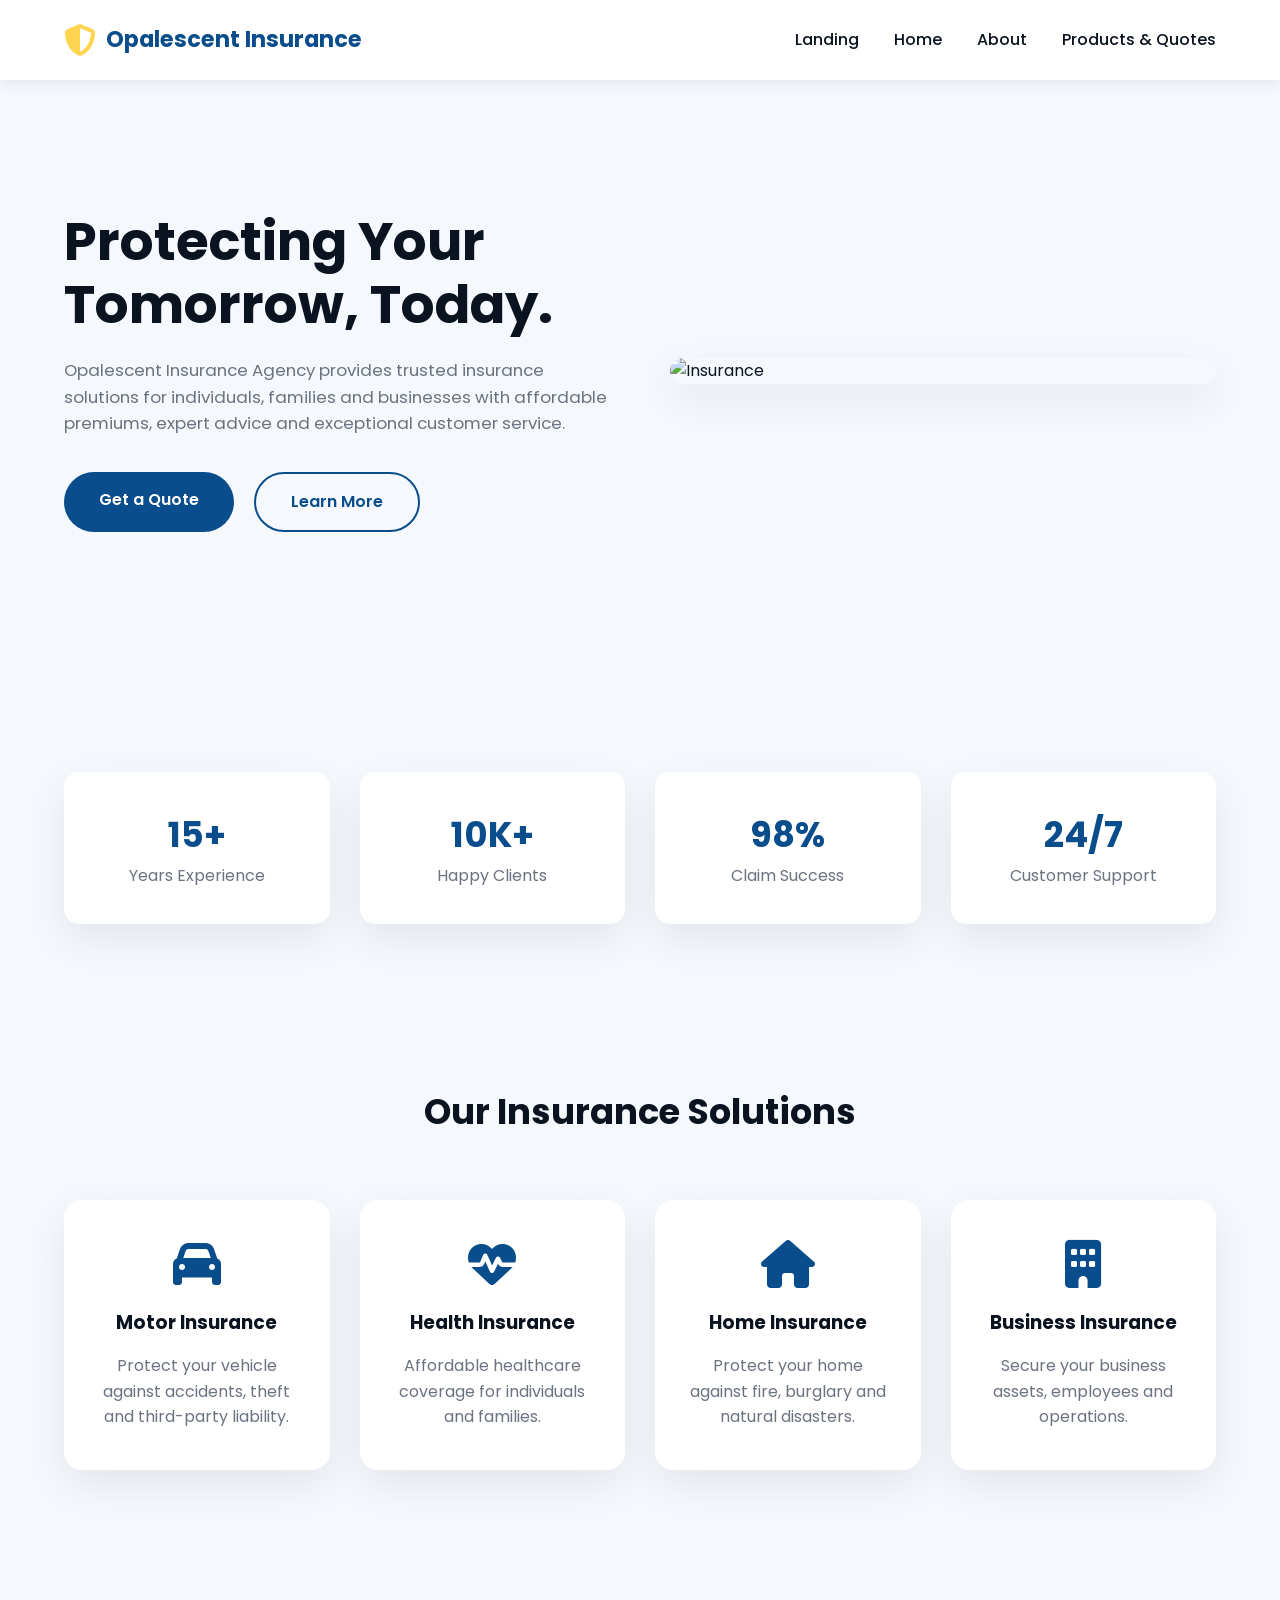
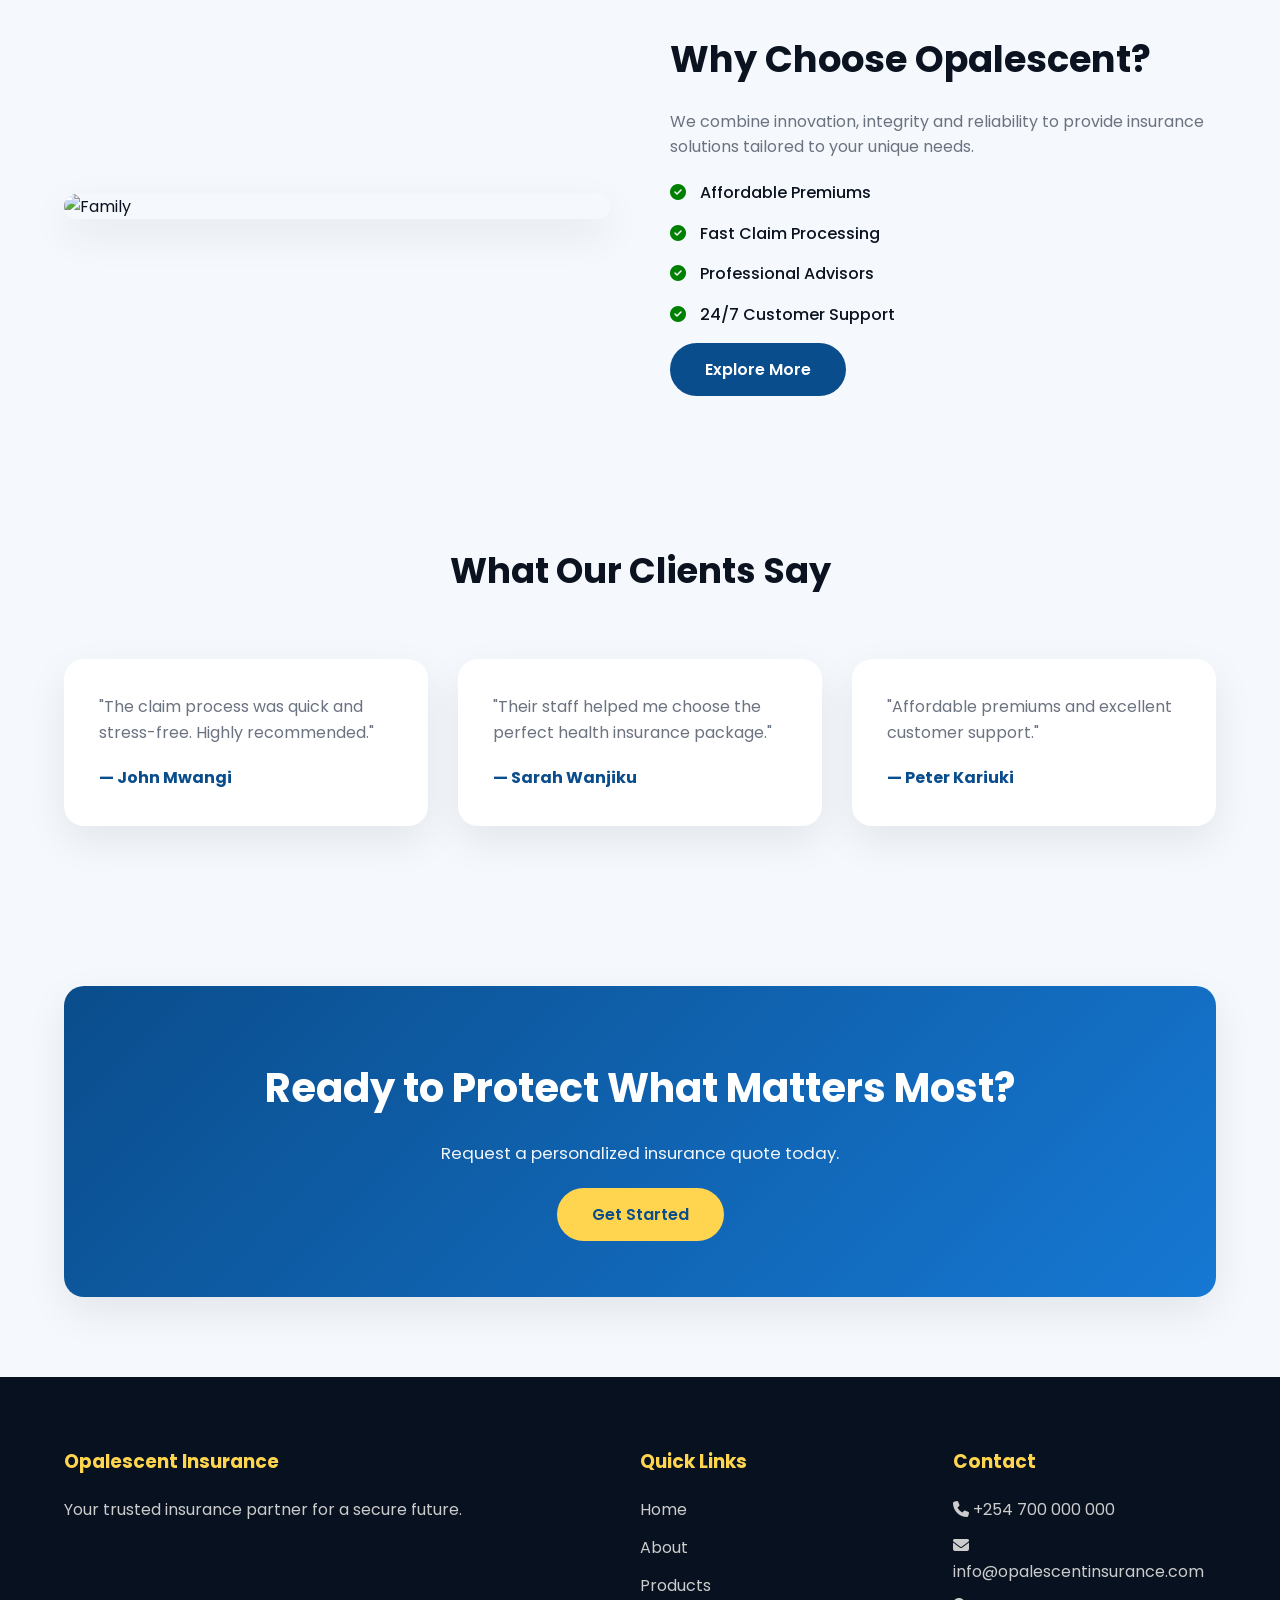
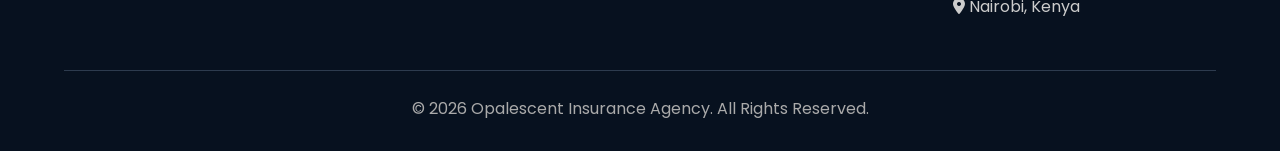
==== index.html @ 9d342795 "Add files via upload" ====
<!DOCTYPE html>
<html lang="en">
<head>

<meta charset="UTF-8">
<meta name="viewport" content="width=device-width, initial-scale=1.0">

<title>Opalescent Insurance Agency</title>

<link rel="preconnect" href="https://fonts.googleapis.com">
<link rel="preconnect" href="https://fonts.gstatic.com" crossorigin>

<link href="https://fonts.googleapis.com/css2?family=Poppins:wght@300;400;500;600;700&display=swap" rel="stylesheet">

<link rel="stylesheet"
href="https://cdnjs.cloudflare.com/ajax/libs/font-awesome/6.5.2/css/all.min.css">

<link rel="stylesheet" href="css/style.css">

</head>

<body>

<!-- ================= HEADER ================= -->

<header>

<nav class="navbar">

<div class="logo">
<i class="fa-solid fa-shield-halved"></i>
<span>Opalescent Insurance</span>
</div>

<ul class="nav-links">

<li><a href="index.html">Landing</a></li>

<li><a href="home.html">Home</a></li>

<li><a href="about.html">About</a></li>

<li><a href="products.html">Products & Quotes</a></li>

</ul>

<div class="menu-btn">
<i class="fas fa-bars"></i>
</div>

</nav>

</header>

<!-- ================= HERO ================= -->

<section class="hero">

<div class="hero-text">

<h1>
Protecting Your Tomorrow,
Today.
</h1>

<p>

Opalescent Insurance Agency provides trusted insurance solutions
for individuals, families and businesses with affordable premiums,
expert advice and exceptional customer service.

</p>

<div class="hero-buttons">

<a href="products.html" class="btn-primary">
Get a Quote
</a>

<a href="about.html" class="btn-secondary">
Learn More
</a>

</div>

</div>

<div class="hero-image">

<img src="images/hero.jpg" alt="Insurance">

</div>

</section>

<!-- ================= STATS ================= -->

<section class="stats">

<div class="stat">

<h2>15+</h2>

<p>Years Experience</p>

</div>

<div class="stat">

<h2>10K+</h2>

<p>Happy Clients</p>

</div>

<div class="stat">

<h2>98%</h2>

<p>Claim Success</p>

</div>

<div class="stat">

<h2>24/7</h2>

<p>Customer Support</p>

</div>

</section>

<!-- ================= SERVICES ================= -->

<section class="services">

<h2 class="section-title">
Our Insurance Solutions
</h2>

<div class="service-container">

<div class="card">

<i class="fa-solid fa-car"></i>

<h3>Motor Insurance</h3>

<p>

Protect your vehicle against accidents,
theft and third-party liability.

</p>

</div>

<div class="card">

<i class="fa-solid fa-heart-pulse"></i>

<h3>Health Insurance</h3>

<p>

Affordable healthcare coverage
for individuals and families.

</p>

</div>

<div class="card">

<i class="fa-solid fa-house"></i>

<h3>Home Insurance</h3>

<p>

Protect your home against fire,
burglary and natural disasters.

</p>

</div>

<div class="card">

<i class="fa-solid fa-building"></i>

<h3>Business Insurance</h3>

<p>

Secure your business assets,
employees and operations.

</p>

</div>

</div>

</section>

<!-- ================= WHY CHOOSE US ================= -->

<section class="why-us">

<div class="why-image">

<img src="images/family.jpg" alt="Family">

</div>

<div class="why-content">

<h2>Why Choose Opalescent?</h2>

<p>

We combine innovation, integrity and reliability to provide
insurance solutions tailored to your unique needs.

</p>

<ul>

<li>
<i class="fas fa-check-circle"></i>
Affordable Premiums
</li>

<li>
<i class="fas fa-check-circle"></i>
Fast Claim Processing
</li>

<li>
<i class="fas fa-check-circle"></i>
Professional Advisors
</li>

<li>
<i class="fas fa-check-circle"></i>
24/7 Customer Support
</li>

</ul>

<a href="home.html" class="btn-primary">
Explore More
</a>

</div>

</section>

<!-- ================= TESTIMONIALS ================= -->

<section class="testimonials">

<h2 class="section-title">
What Our Clients Say
</h2>

<div class="testimonial-container">

<div class="testimonial">

<p>

"The claim process was quick and stress-free.
Highly recommended."

</p>

<h4>— John Mwangi</h4>

</div>

<div class="testimonial">

<p>

"Their staff helped me choose the perfect
health insurance package."

</p>

<h4>— Sarah Wanjiku</h4>

</div>

<div class="testimonial">

<p>

"Affordable premiums and excellent customer
support."

</p>

<h4>— Peter Kariuki</h4>

</div>

</div>

</section>

<!-- ================= CTA ================= -->

<section class="cta">

<h2>

Ready to Protect What Matters Most?

</h2>

<p>

Request a personalized insurance quote today.

</p>

<a href="products.html" class="btn-primary">

Get Started

</a>

</section>

<!-- ================= FOOTER ================= -->

<footer>

<div class="footer-content">

<div>

<h3>Opalescent Insurance</h3>

<p>

Your trusted insurance partner for a secure future.

</p>

</div>

<div>

<h3>Quick Links</h3>

<ul>

<li><a href="home.html">Home</a></li>

<li><a href="about.html">About</a></li>

<li><a href="products.html">Products</a></li>

</ul>

</div>

<div>

<h3>Contact</h3>

<p>

<i class="fas fa-phone"></i>
+254 700 000 000

</p>

<p>

<i class="fas fa-envelope"></i>
info@opalescentinsurance.com

</p>

<p>

<i class="fas fa-location-dot"></i>
Nairobi, Kenya

</p>

</div>

</div>

<hr>

<p class="copyright">

© 2026 Opalescent Insurance Agency.
All Rights Reserved.

</p>

</footer>

<script src="js/script.js"></script>

</body>
</html>
---- css/style.css ----
/* ===================================
   OPALESCENT INSURANCE AGENCY
   Professional Website Styles
=================================== */

/* Google Font */
@import url('https://fonts.googleapis.com/css2?family=Poppins:wght@300;400;500;600;700;800&display=swap');

/* CSS Variables */

:root{

    --primary:#0A4D8C;
    --secondary:#FFD54F;
    --dark:#0B1320;
    --light:#ffffff;
    --gray:#6B7280;
    --bg:#F5F8FC;
    --shadow:0 15px 40px rgba(0,0,0,.08);
    --radius:15px;
    --transition:.35s ease;

}

/* Reset */

*{
    margin:0;
    padding:0;
    box-sizing:border-box;
}

html{
    scroll-behavior:smooth;
}

body{

    font-family:'Poppins',sans-serif;
    background:var(--bg);
    color:var(--dark);
    line-height:1.6;
}

img{

    width:100%;
    display:block;

}

a{
    text-decoration:none;
}

ul{
    list-style:none;
}

/* ======================
      NAVIGATION
====================== */

header{

    position:fixed;
    width:100%;
    top:0;
    left:0;
    background:#fff;
    z-index:999;
    box-shadow:0 3px 15px rgba(0,0,0,.08);

}

.navbar{

    width:90%;
    max-width:1200px;
    margin:auto;

    display:flex;
    justify-content:space-between;
    align-items:center;

    height:80px;

}

.logo{

    display:flex;
    align-items:center;
    gap:10px;

    font-size:1.4rem;
    font-weight:700;
    color:var(--primary);

}

.logo i{

    color:var(--secondary);
    font-size:2rem;

}

.nav-links{

    display:flex;
    gap:35px;

}

.nav-links a{

    color:var(--dark);
    font-weight:500;
    transition:var(--transition);

}

.nav-links a:hover{

    color:var(--primary);

}

.menu-btn{

    display:none;
    font-size:1.8rem;
    cursor:pointer;

}

/* ======================
        HERO
====================== */

.hero{

    width:90%;
    max-width:1200px;

    margin:130px auto 80px;

    display:grid;
    grid-template-columns:repeat(2,1fr);

    gap:60px;
    align-items:center;

}

.hero-text h1{

    font-size:3.3rem;
    line-height:1.2;
    margin-bottom:20px;

}

.hero-text p{

    color:var(--gray);
    margin-bottom:35px;
    font-size:1.05rem;

}

.hero-buttons{

    display:flex;
    gap:20px;

}

.btn-primary{

    padding:15px 35px;
    background:var(--primary);
    color:#fff;
    border-radius:50px;
    transition:var(--transition);
    font-weight:600;

}

.btn-primary:hover{

    background:#063868;
    transform:translateY(-4px);

}

.btn-secondary{

    padding:15px 35px;
    border:2px solid var(--primary);
    border-radius:50px;
    color:var(--primary);
    font-weight:600;
    transition:var(--transition);

}

.btn-secondary:hover{

    background:var(--primary);
    color:#fff;

}

.hero-image img{

    border-radius:25px;
    box-shadow:var(--shadow);

}

/* ======================
       STATS
====================== */

.stats{

    width:90%;
    max-width:1200px;
    margin:auto;

    display:grid;
    grid-template-columns:repeat(4,1fr);

    gap:30px;

}

.stat{

    background:#fff;
    padding:35px;
    border-radius:var(--radius);
    text-align:center;
    box-shadow:var(--shadow);

}

.stat h2{

    color:var(--primary);
    font-size:2.2rem;

}

.stat p{

    color:var(--gray);

}

/* ======================
      SECTIONS
====================== */

section{

    padding:80px 0;

}

.section-title{

    text-align:center;
    margin-bottom:60px;
    font-size:2.2rem;

}

/* ======================
      SERVICES
====================== */

.services{

    width:90%;
    max-width:1200px;
    margin:auto;

}

.service-container{

    display:grid;
    grid-template-columns:repeat(4,1fr);
    gap:30px;

}

.card{

    background:#fff;
    padding:40px 30px;
    border-radius:18px;
    text-align:center;
    box-shadow:var(--shadow);
    transition:var(--transition);

}

.card:hover{

    transform:translateY(-10px);

}

.card i{

    font-size:3rem;
    color:var(--primary);
    margin-bottom:20px;

}

.card h3{

    margin-bottom:15px;

}

.card p{

    color:var(--gray);

}

/* ======================
      WHY US
====================== */

.why-us{

    width:90%;
    max-width:1200px;
    margin:auto;

    display:grid;
    grid-template-columns:repeat(2,1fr);

    gap:60px;
    align-items:center;

}

.why-image img{

    border-radius:25px;
    box-shadow:var(--shadow);

}

.why-content h2{

    margin-bottom:20px;
    font-size:2.3rem;

}

.why-content p{

    margin-bottom:20px;
    color:var(--gray);

}

.why-content ul{

    margin-bottom:30px;

}

.why-content li{

    margin:15px 0;
    font-weight:500;

}

.why-content i{

    color:green;
    margin-right:10px;

}

/* ======================
     TESTIMONIALS
====================== */

.testimonials{

    width:90%;
    max-width:1200px;
    margin:auto;

}

.testimonial-container{

    display:grid;
    grid-template-columns:repeat(3,1fr);
    gap:30px;

}

.testimonial{

    background:#fff;
    padding:35px;
    border-radius:20px;
    box-shadow:var(--shadow);

}

.testimonial p{

    color:var(--gray);
    margin-bottom:20px;

}

.testimonial h4{

    color:var(--primary);

}
/* =========================================
   CALL TO ACTION SECTION
========================================= */

.cta{
    width:90%;
    max-width:1200px;
    margin:80px auto;
    padding:70px 50px;
    text-align:center;
    background:linear-gradient(135deg,#0A4D8C,#1678D3);
    color:#fff;
    border-radius:20px;
    box-shadow:var(--shadow);
}

.cta h2{
    font-size:2.5rem;
    margin-bottom:20px;
}

.cta p{
    font-size:1.05rem;
    margin-bottom:35px;
    opacity:.95;
}

.cta .btn-primary{
    background:#FFD54F;
    color:#0A4D8C;
}

.cta .btn-primary:hover{
    background:#fff;
}


/* =========================================
   FOOTER
========================================= */

footer{

    background:#07111F;
    color:#fff;
    padding:70px 0 30px;

}

.footer-content{

    width:90%;
    max-width:1200px;
    margin:auto;

    display:grid;
    grid-template-columns:2fr 1fr 1fr;
    gap:50px;

}

.footer-content h3{

    margin-bottom:20px;
    color:#FFD54F;

}

.footer-content p{

    color:#ccc;
    margin-bottom:10px;

}

.footer-content a{

    color:#ccc;
    transition:.3s;

}

.footer-content a:hover{

    color:#FFD54F;

}

.footer-content ul li{

    margin-bottom:12px;

}

footer hr{

    width:90%;
    margin:40px auto 25px;
    border:none;
    height:1px;
    background:#2d3b4e;

}

.copyright{

    text-align:center;
    color:#aaa;

}


/* =========================================
    SCROLL TO TOP BUTTON
========================================= */

.top-btn{

    position:fixed;

    right:30px;
    bottom:30px;

    width:55px;
    height:55px;

    border-radius:50%;
    border:none;

    background:#0A4D8C;
    color:white;

    font-size:22px;
    cursor:pointer;

    display:none;

    transition:.3s;
    z-index:999;

}

.top-btn:hover{

    background:#FFD54F;
    color:#0A4D8C;

}


/* =========================================
      REVEAL ANIMATION
========================================= */

.reveal{

    opacity:0;
    transform:translateY(80px);
    transition:all .8s ease;

}

.reveal.active{

    opacity:1;
    transform:translateY(0);

}


/* =========================================
      HOVER EFFECTS
========================================= */

.card,
.stat,
.testimonial{

    transition:.35s;

}

.card:hover,
.stat:hover,
.testimonial:hover{

    transform:translateY(-12px);
    box-shadow:0 20px 40px rgba(0,0,0,.15);

}

.hero-image img:hover{

    transform:scale(1.02);

}


/* =========================================
      BUTTON ANIMATION
========================================= */

.btn-primary,
.btn-secondary{

    transition:.35s;

}

.btn-primary:hover,
.btn-secondary:hover{

    transform:translateY(-3px);

}


/* =========================================
      MOBILE MENU
========================================= */

@media(max-width:900px){

.menu-btn{

    display:block;

}

.nav-links{

    position:absolute;

    top:80px;
    left:-100%;

    width:100%;

    background:white;

    flex-direction:column;

    text-align:center;

    transition:.4s;

    box-shadow:0 5px 15px rgba(0,0,0,.1);

}

.nav-links.active{

    left:0;

}

.nav-links li{

    margin:25px 0;

}

.hero{

    grid-template-columns:1fr;
    text-align:center;

}

.hero-buttons{

    justify-content:center;

}

.stats{

    grid-template-columns:repeat(2,1fr);

}

.service-container{

    grid-template-columns:repeat(2,1fr);

}

.why-us{

    grid-template-columns:1fr;

}

.testimonial-container{

    grid-template-columns:1fr;

}

.footer-content{

    grid-template-columns:1fr;

    text-align:center;

}

}


/* =========================================
      SMALL PHONES
========================================= */

@media(max-width:600px){

.hero h1{

    font-size:2.3rem;

}

.hero p{

    font-size:.95rem;

}

.hero-buttons{

    flex-direction:column;

}

.stats{

    grid-template-columns:1fr;

}

.service-container{

    grid-template-columns:1fr;

}

.cta{

    padding:45px 25px;

}

.cta h2{

    font-size:1.9rem;

}

.section-title{

    font-size:1.8rem;

}

.navbar{

    width:95%;

}

}


/* =========================================
      CUSTOM SCROLLBAR
========================================= */

::-webkit-scrollbar{

    width:10px;

}

::-webkit-scrollbar-thumb{

    background:#0A4D8C;
    border-radius:20px;

}

::-webkit-scrollbar-track{

    background:#e5e5e5;

}


/* =========================================
      SELECTION
========================================= */

::selection{

    background:#FFD54F;
    color:#000;

}

/* ===================================
   PRODUCTS PAGE STYLES
=================================== */

input,
select,
textarea{

    width:100%;
    padding:15px;
    border:1px solid #d9d9d9;
    border-radius:10px;
    font-size:16px;
    margin-top:8px;
    margin-bottom:15px;
    font-family:'Poppins',sans-serif;
}

input:focus,
select:focus,
textarea:focus{

    outline:none;
    border-color:var(--primary);
    box-shadow:0 0 8px rgba(10,77,140,.2);

}

textarea{

    resize:vertical;

}

.comparison-table{

    width:100%;
    border-collapse:collapse;
    background:#fff;
    box-shadow:var(--shadow);
    border-radius:15px;
    overflow:hidden;

}

.comparison-table th{

    background:var(--primary);
    color:#fff;
    padding:16px;
    text-align:left;

}

.comparison-table td{

    padding:16px;
    border-bottom:1px solid #eee;

}

.comparison-table tr:nth-child(even){

    background:#f8fbff;

}

.comparison-table tr:hover{

    background:#eef5ff;

}
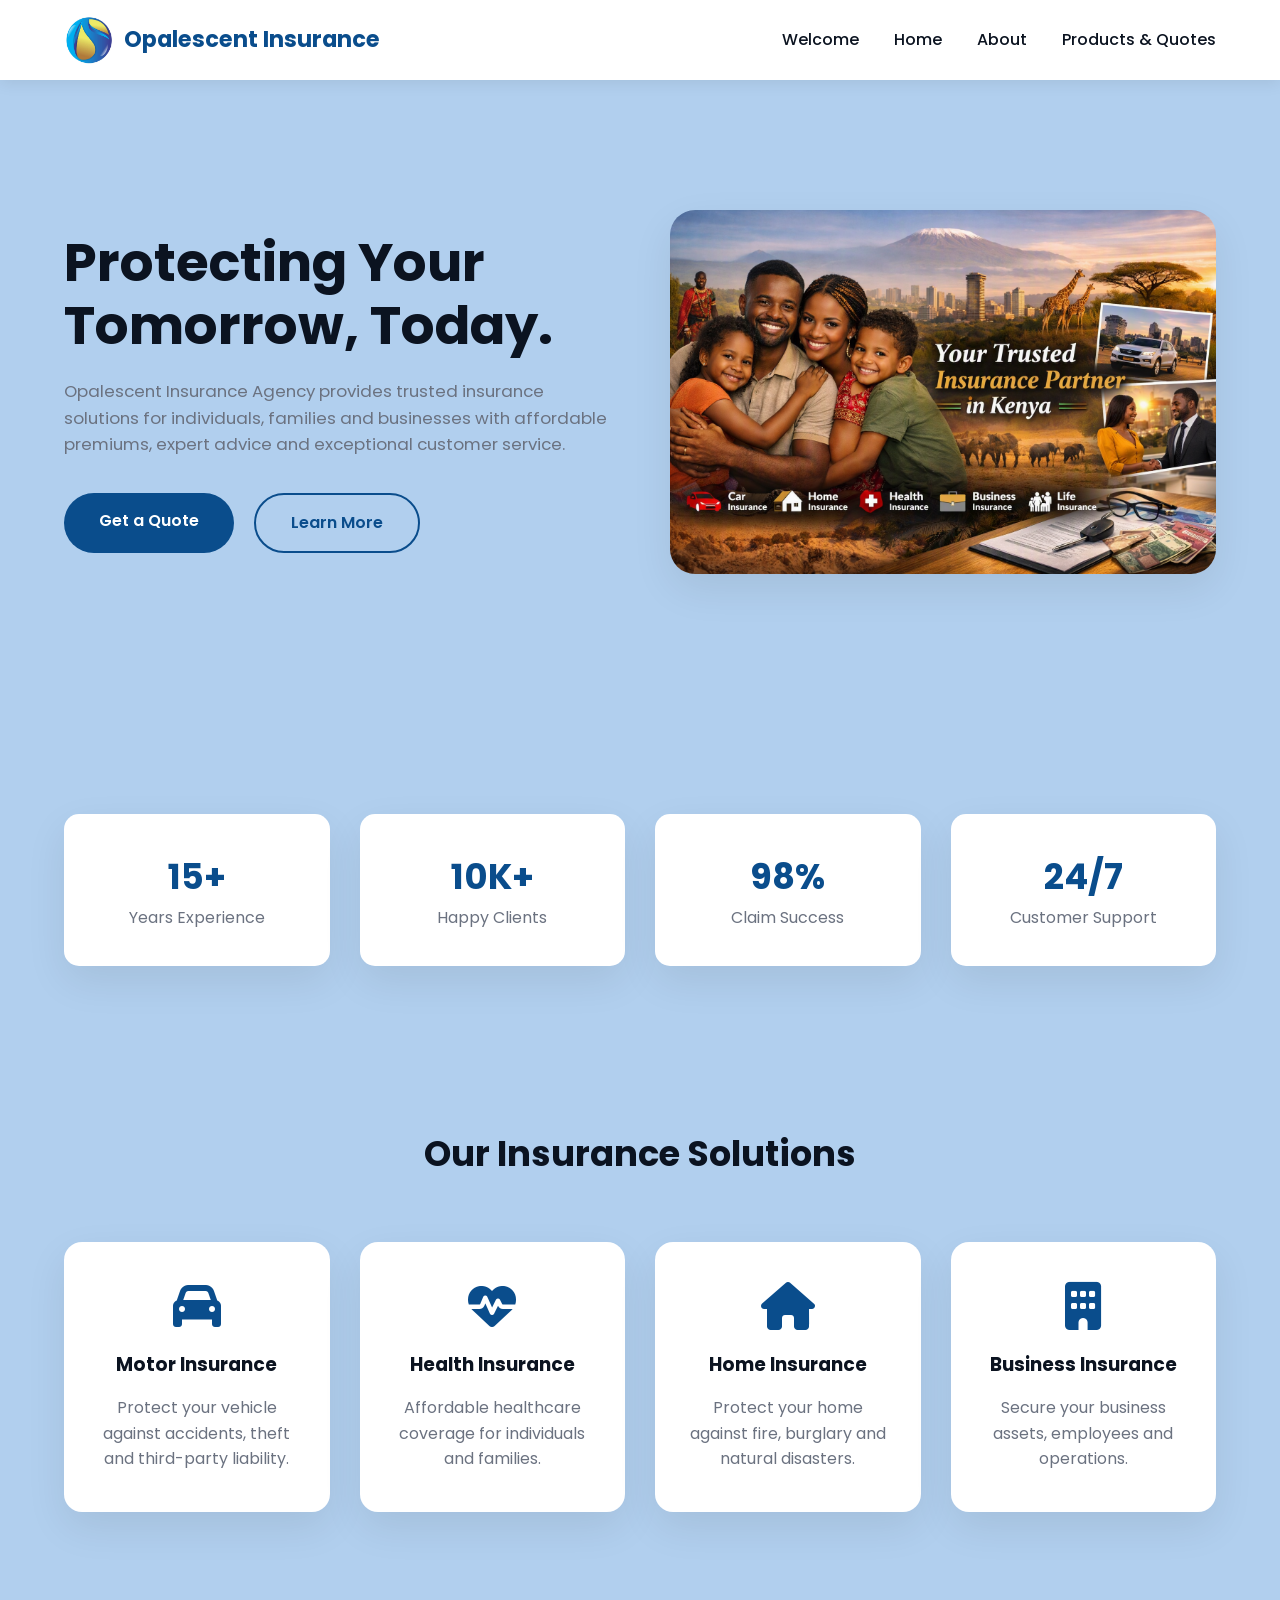
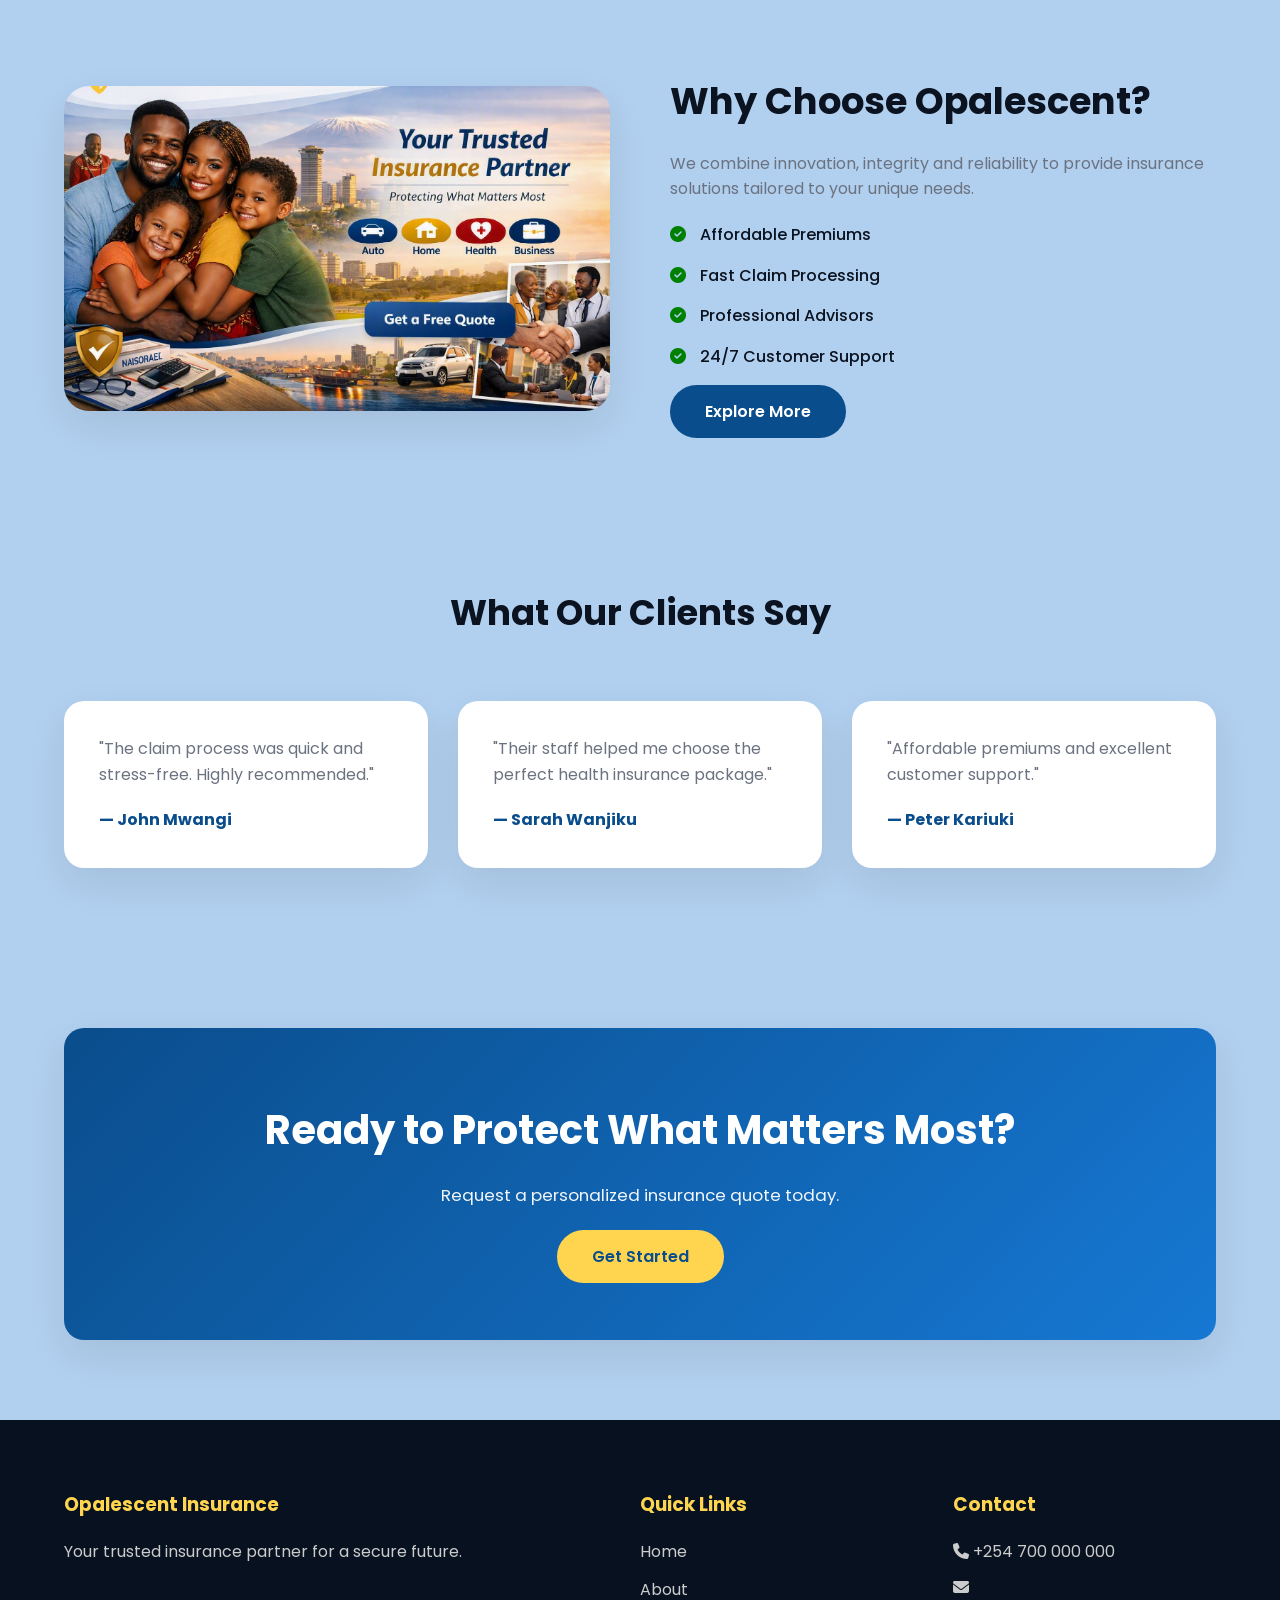
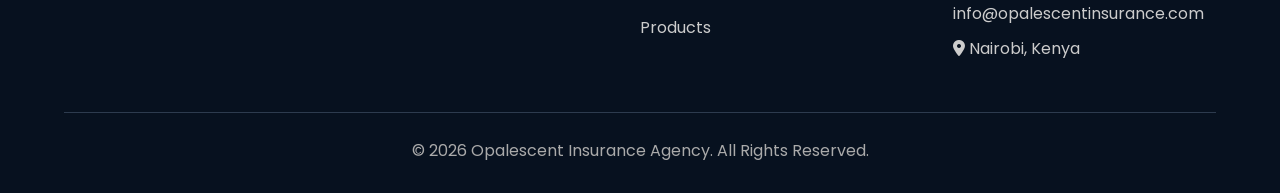
==== commit c83c5fd0: "Add files via upload" ====
--- a/index.html
+++ b/index.html
@@ -28,13 +28,13 @@
 <nav class="navbar">
 
 <div class="logo">
-<i class="fa-solid fa-shield-halved"></i>
+<img src="Logos/0pal1.jpg" alt="Opalescent Insurance Logo" class="opallogo">
 <span>Opalescent Insurance</span>
 </div>
 
 <ul class="nav-links">
 
-<li><a href="index.html">Landing</a></li>
+<li><a href="index.html">Welcome</a></li>
 
 <li><a href="home.html">Home</a></li>
 
@@ -87,7 +87,7 @@
 
 <div class="hero-image">
 
-<img src="images/hero.jpg" alt="Insurance">
+<img src="images/hero.png" alt="Insurance">
 
 </div>
 
--- a/css/style.css
+++ b/css/style.css
@@ -40,6 +40,7 @@
     background:var(--bg);
     color:var(--dark);
     line-height:1.6;
+    background-color: #b1cfee;
 }
 
 img{
@@ -152,6 +153,9 @@
     gap:60px;
     align-items:center;
 
+}
+.opallogo{
+    width: 50px;
 }
 
 .hero-text h1{
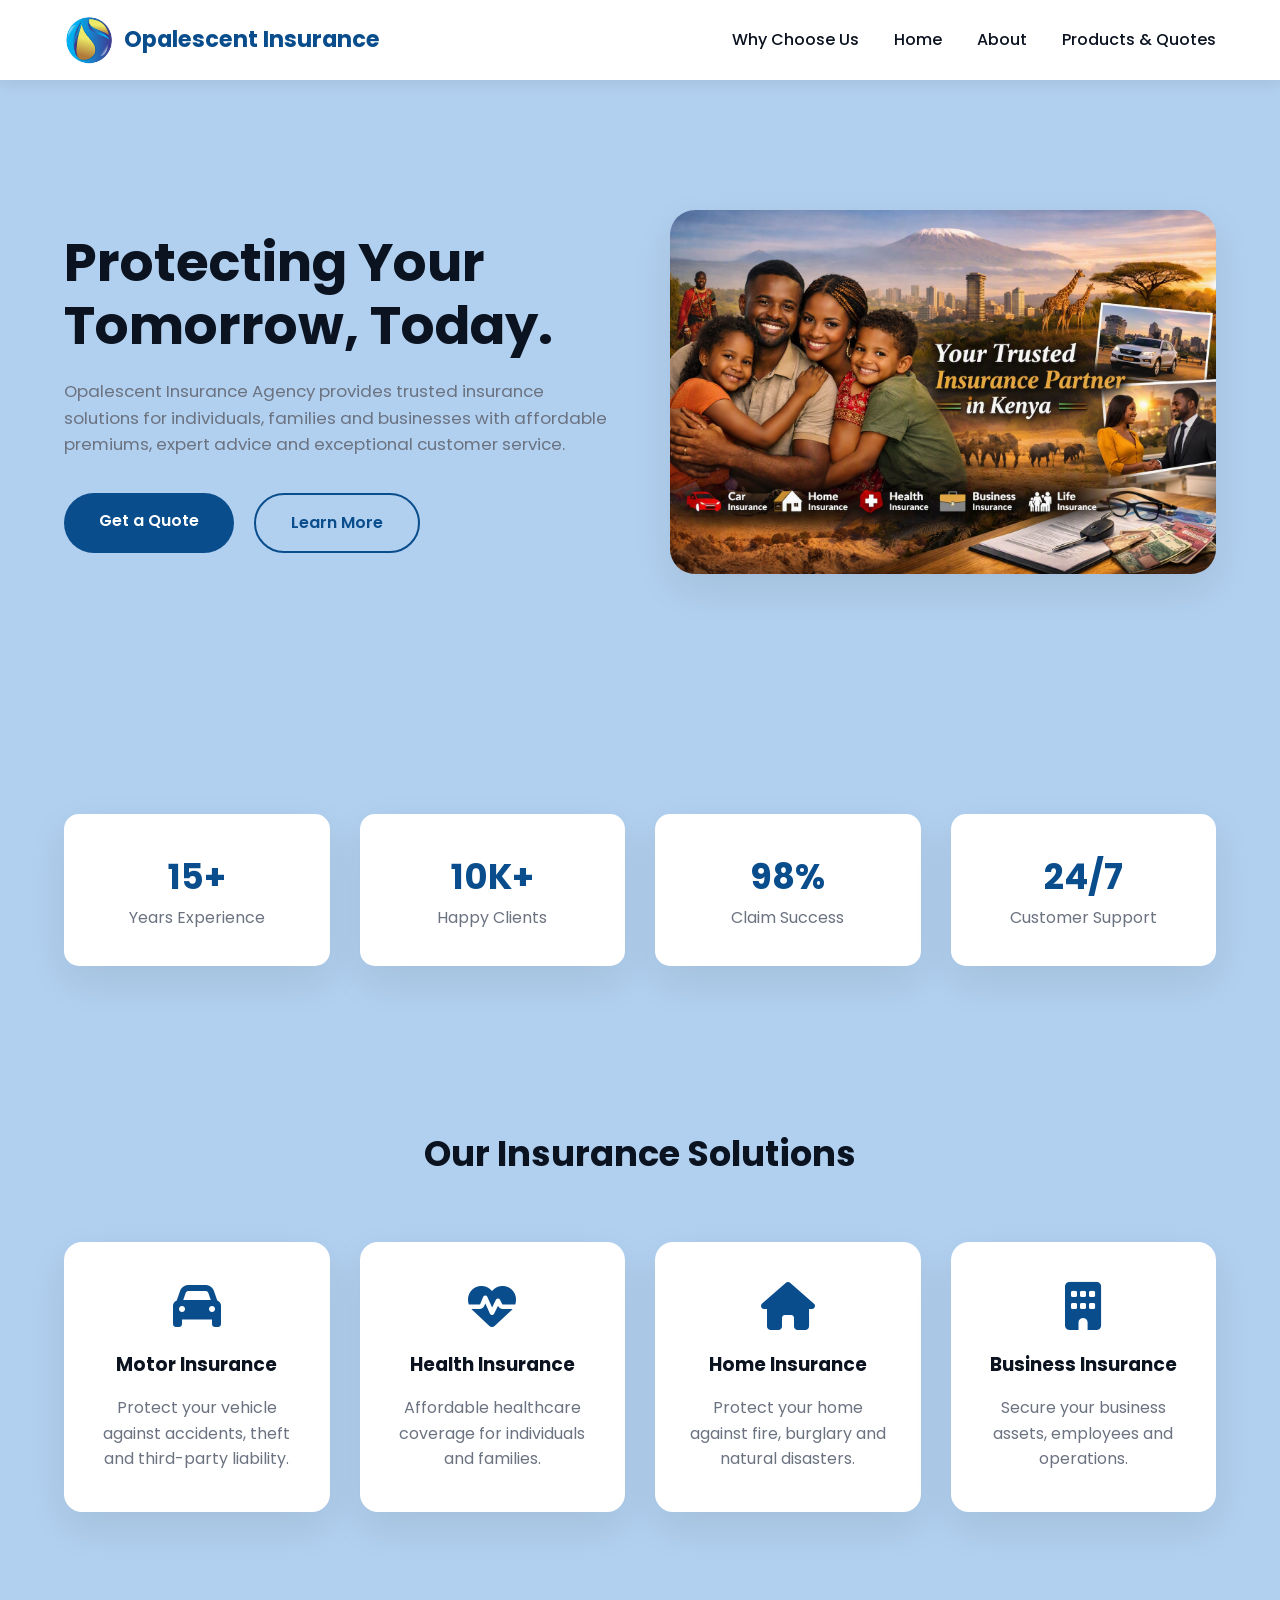
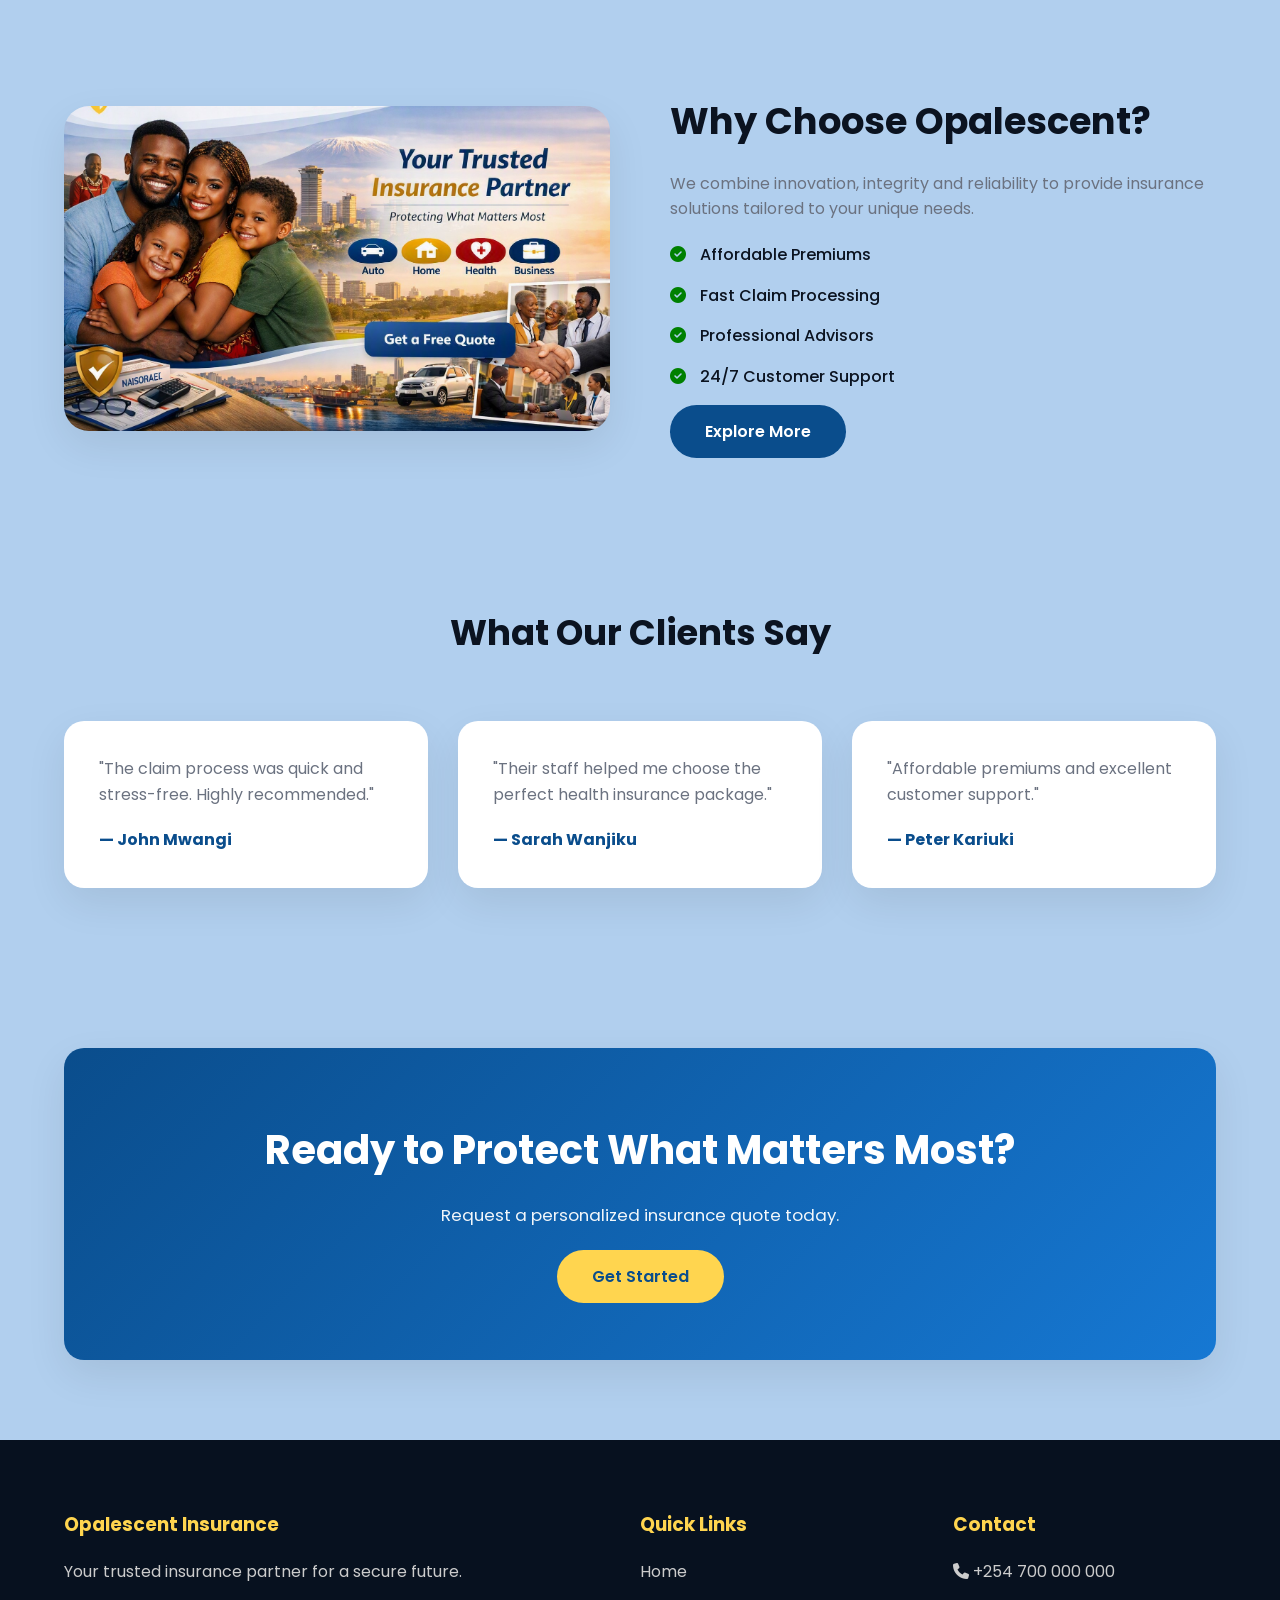
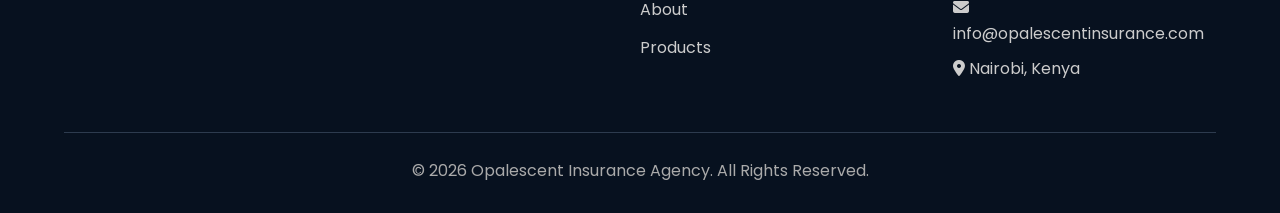
==== commit bf2ed48f: "Update index.html" ====
--- a/index.html
+++ b/index.html
@@ -34,7 +34,7 @@
 
 <ul class="nav-links">
 
-<li><a href="index.html">Welcome</a></li>
+<li><a href="index.html">Why Choose Us</a></li>
 
 <li><a href="home.html">Home</a></li>
 
@@ -412,4 +412,4 @@
 <script src="js/script.js"></script>
 
 </body>
-</html>+</html>
--- a/css/style.css
+++ b/css/style.css
@@ -310,6 +310,7 @@
     text-align:center;
     box-shadow:var(--shadow);
     transition:var(--transition);
+    margin-bottom:20px;
 
 }
 
@@ -918,4 +919,4 @@
 
     background:#eef5ff;
 
-}+}
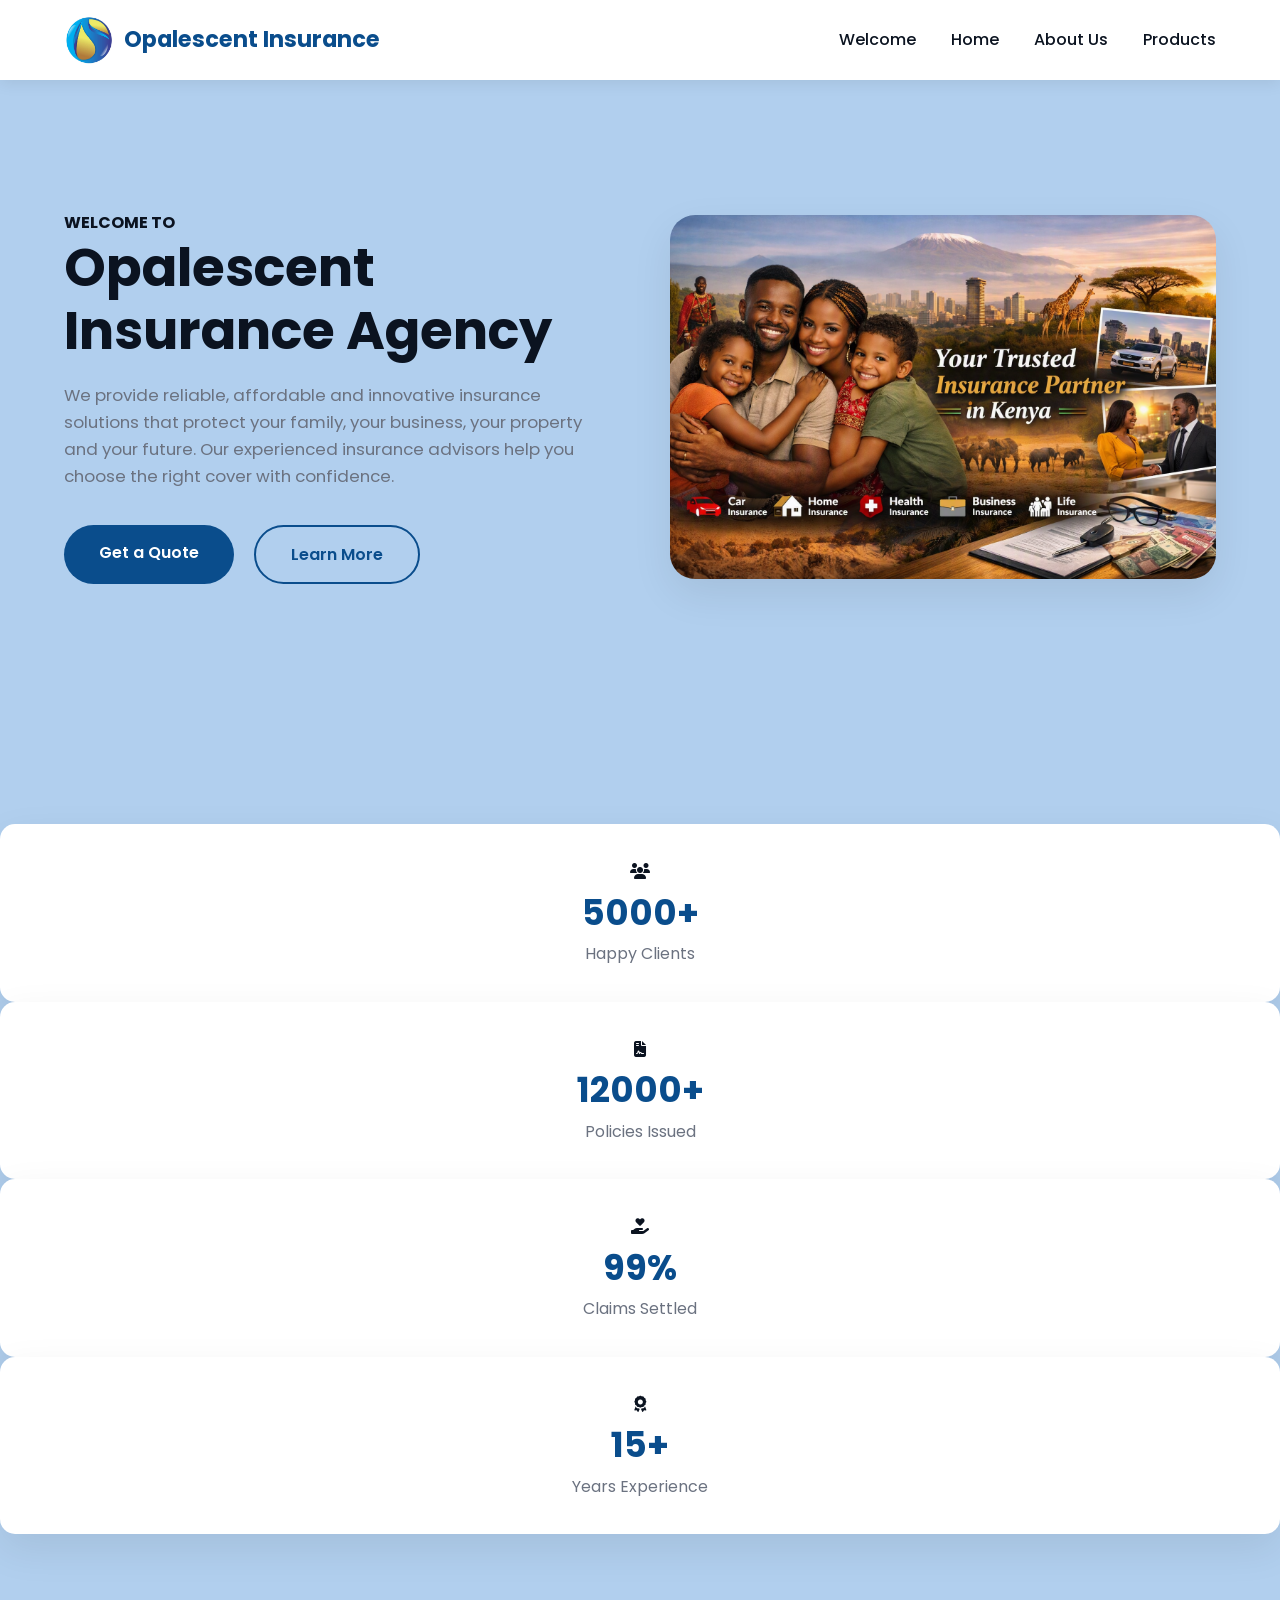
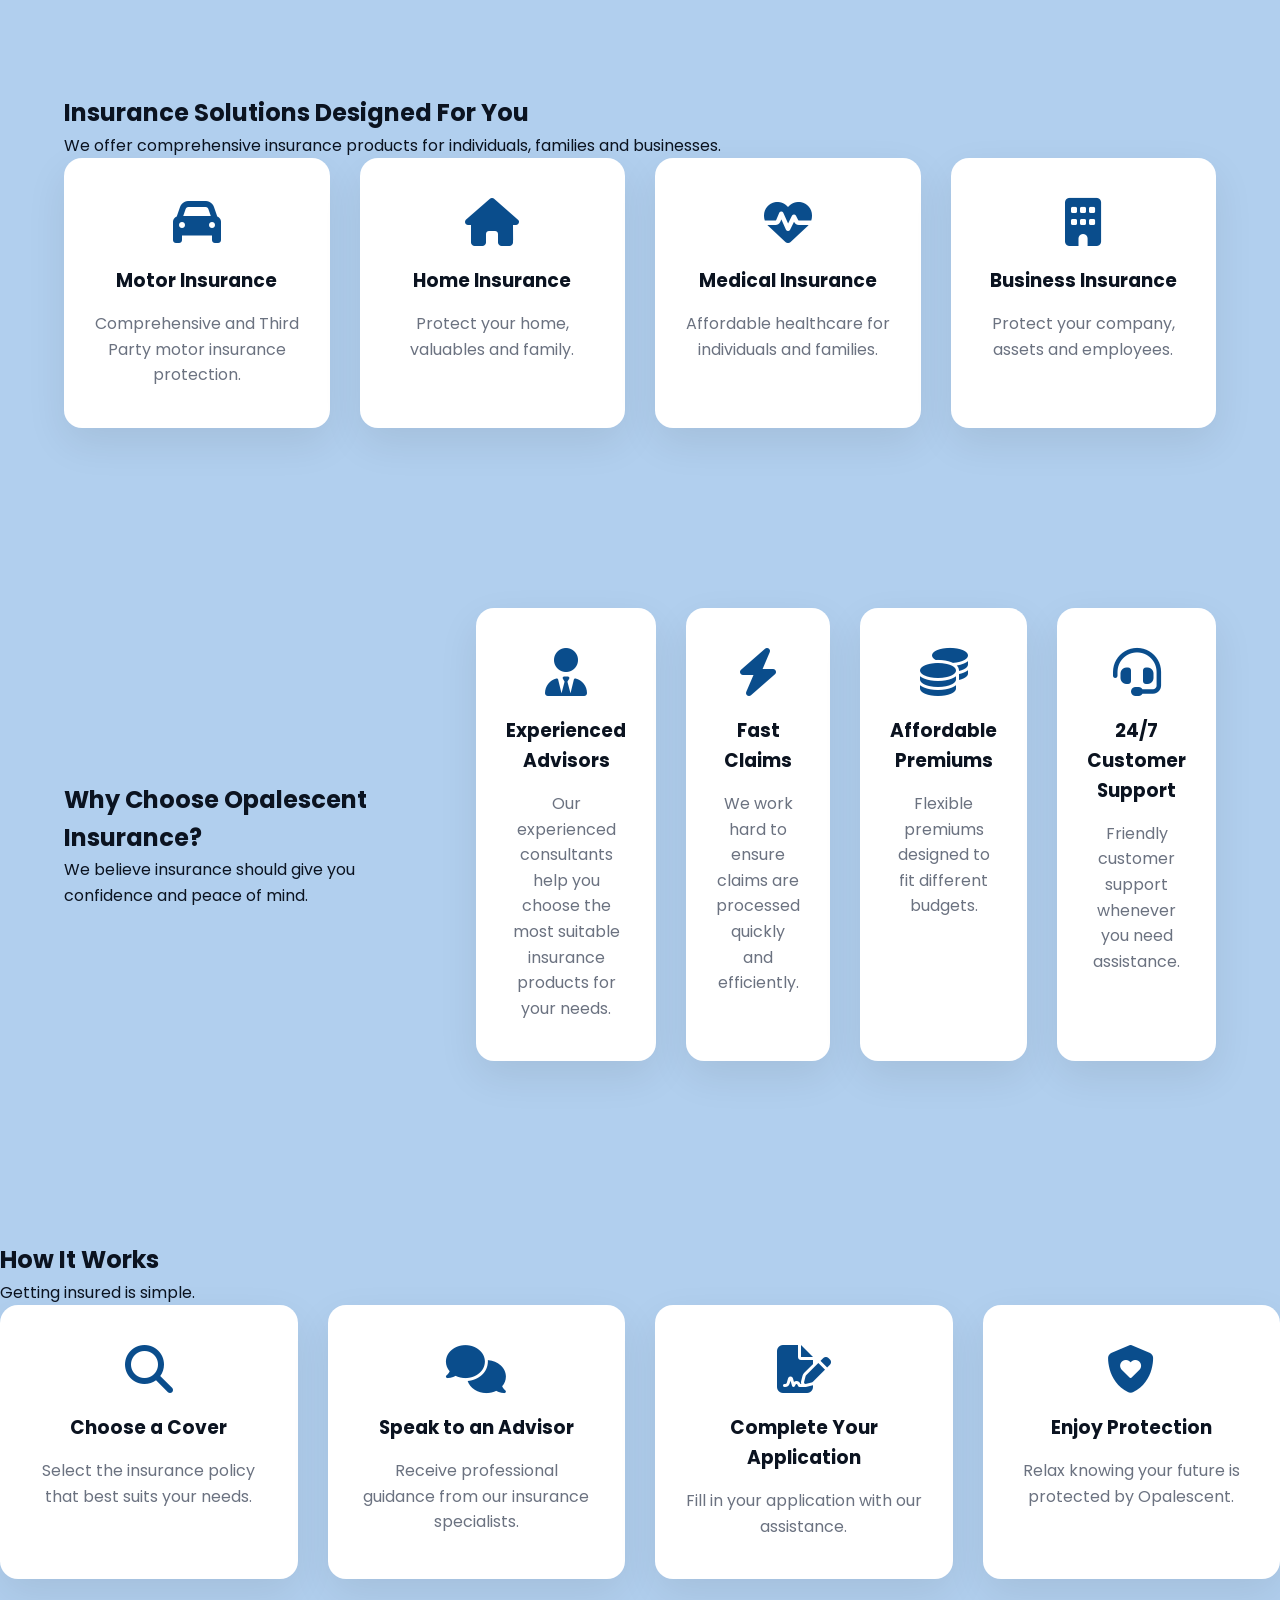
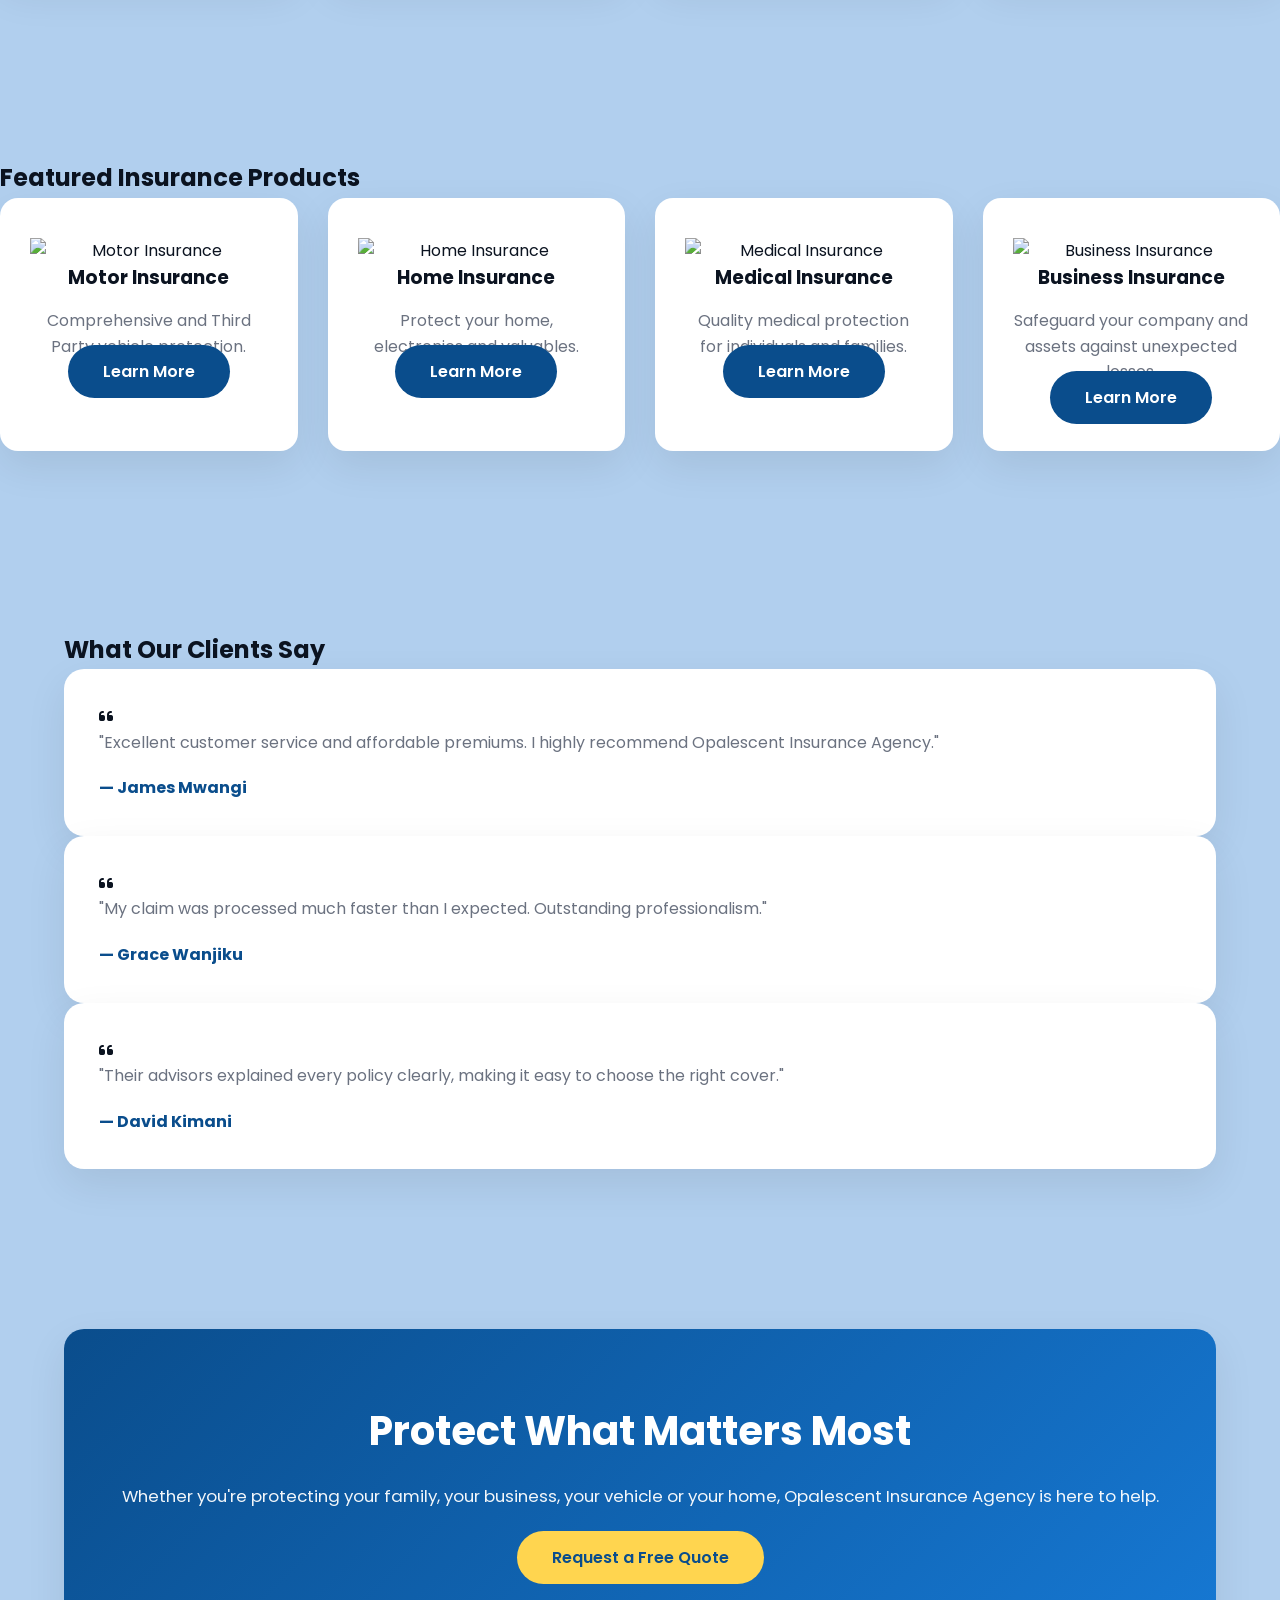
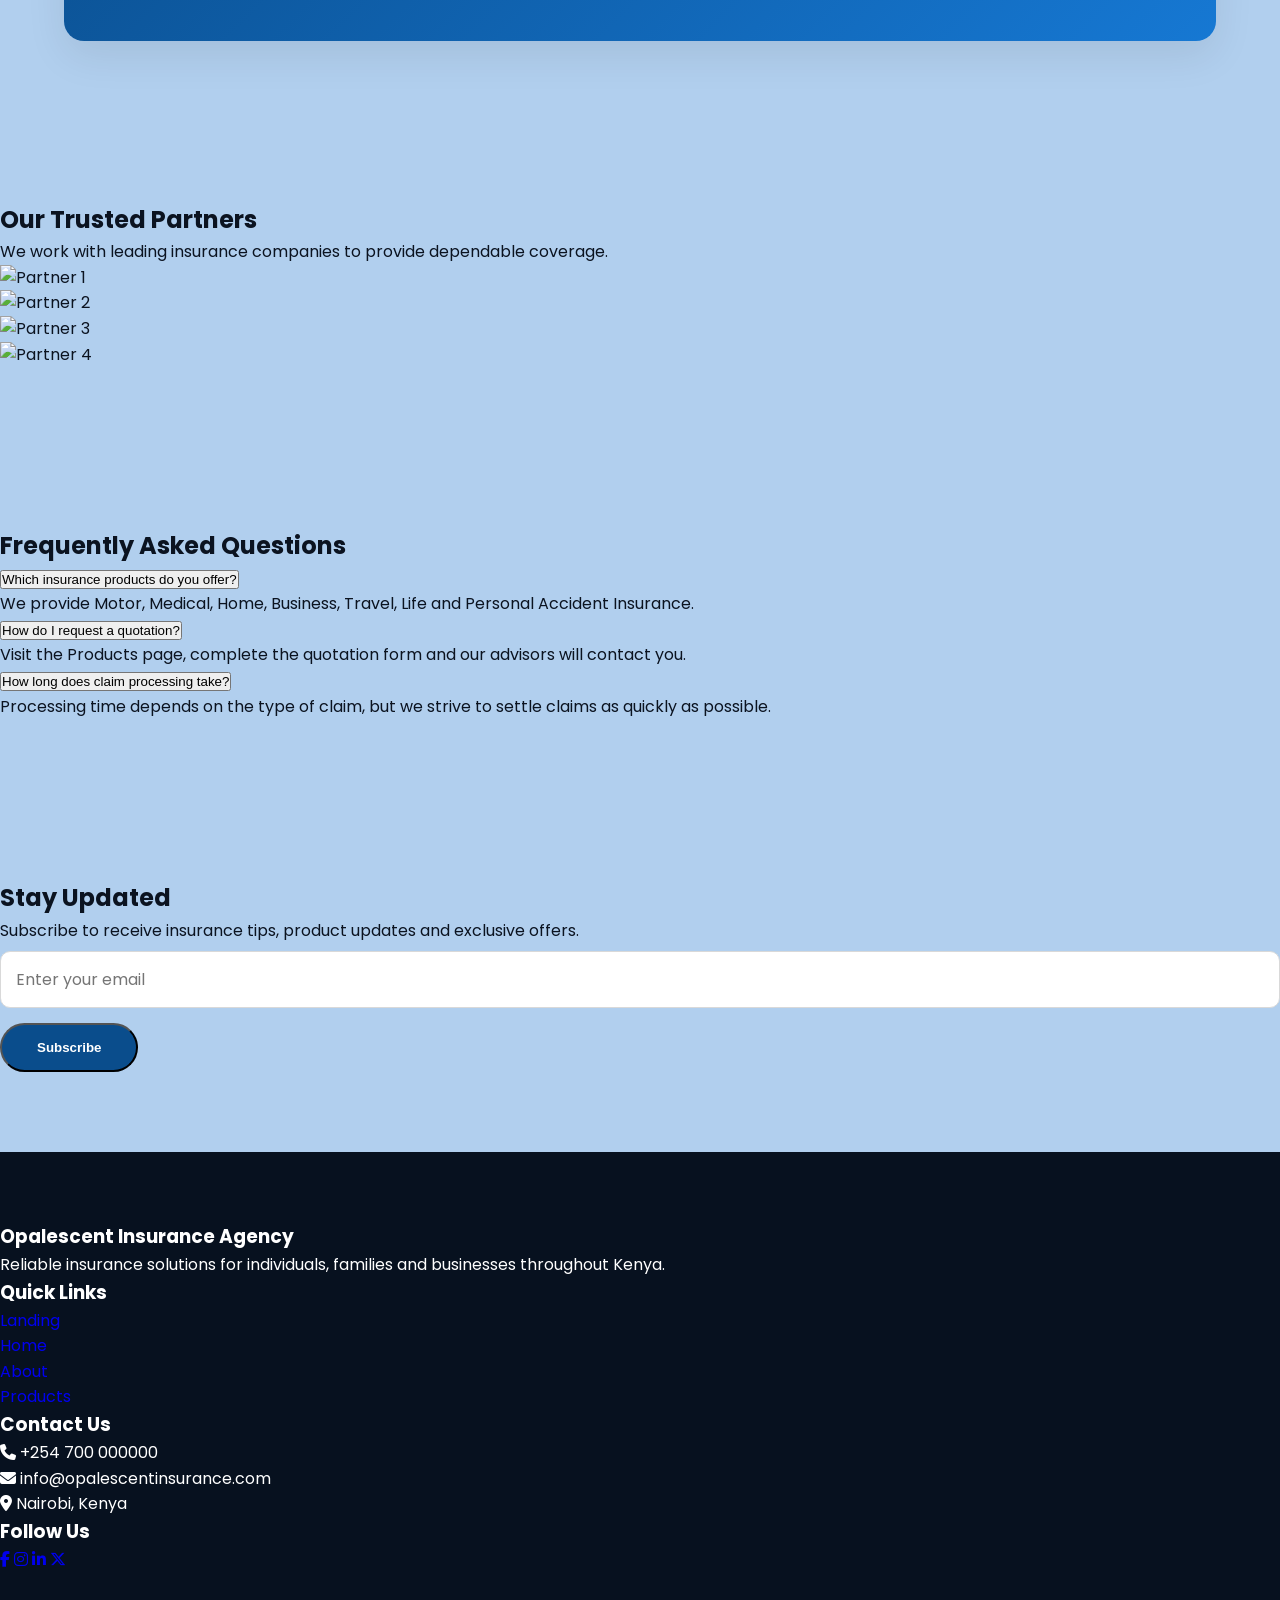
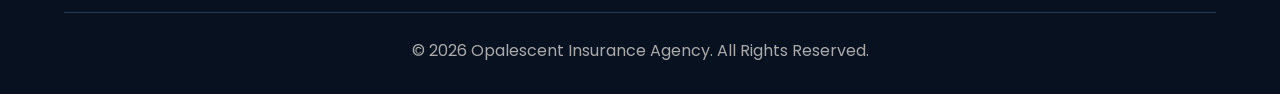
==== commit 7394d66c: "Update index.html" ====
--- a/index.html
+++ b/index.html
@@ -1,415 +1,1141 @@
 <!DOCTYPE html>
 <html lang="en">
+
 <head>
 
-<meta charset="UTF-8">
-<meta name="viewport" content="width=device-width, initial-scale=1.0">
-
-<title>Opalescent Insurance Agency</title>
-
-<link rel="preconnect" href="https://fonts.googleapis.com">
-<link rel="preconnect" href="https://fonts.gstatic.com" crossorigin>
-
-<link href="https://fonts.googleapis.com/css2?family=Poppins:wght@300;400;500;600;700&display=swap" rel="stylesheet">
-
-<link rel="stylesheet"
-href="https://cdnjs.cloudflare.com/ajax/libs/font-awesome/6.5.2/css/all.min.css">
-
-<link rel="stylesheet" href="css/style.css">
+    <!--=====================================================
+                    BASIC PAGE SETTINGS
+    ======================================================-->
+
+    <meta charset="UTF-8">
+
+    <meta name="viewport"
+          content="width=device-width, initial-scale=1.0">
+
+    <meta name="description"
+          content="Opalescent Insurance Agency - Your Trusted Insurance Partner">
+
+    <title>Opalescent Insurance Agency</title>
+
+    <!--=====================================================
+                    GOOGLE FONTS
+    ======================================================-->
+
+    <link rel="preconnect"
+          href="https://fonts.googleapis.com">
+
+    <link rel="preconnect"
+          href="https://fonts.gstatic.com"
+          crossorigin>
+
+    <link href="https://fonts.googleapis.com/css2?family=Poppins:wght@300;400;500;600;700;800&display=swap"
+          rel="stylesheet">
+
+    <!--=====================================================
+                    FONT AWESOME
+    ======================================================-->
+
+    <link rel="stylesheet"
+          href="https://cdnjs.cloudflare.com/ajax/libs/font-awesome/6.7.2/css/all.min.css">
+
+    <!--=====================================================
+                    MAIN CSS FILE
+    ======================================================-->
+
+    <link rel="stylesheet"
+          href="css/style.css">
 
 </head>
 
 <body>
 
-<!-- ================= HEADER ================= -->
+<!--=====================================================
+                    HEADER
+======================================================-->
 
 <header>
 
-<nav class="navbar">
-
-<div class="logo">
-<img src="Logos/0pal1.jpg" alt="Opalescent Insurance Logo" class="opallogo">
-<span>Opalescent Insurance</span>
+    <nav class="navbar">
+
+        <!--================ LOGO ================-->
+
+        <a href="index.html" class="logo">
+
+            <img src="Logos/0pal1.jpg"
+                 alt="Opalescent Insurance Logo"
+                 class="opallogo">
+
+            <span>
+
+                Opalescent Insurance
+
+            </span>
+
+        </a>
+
+        <!--================ NAVIGATION LINKS ================-->
+
+        <ul class="nav-links" id="navLinks">
+
+            <li>
+
+                <a href="index.html"
+                   class="active">
+
+                    Welcome
+
+                </a>
+
+            </li>
+
+            <li>
+
+                <a href="home.html">
+
+                    Home
+
+                </a>
+
+            </li>
+
+            <li>
+
+                <a href="about.html">
+
+                    About Us
+
+                </a>
+
+            </li>
+
+            <li>
+
+                <a href="products.html">
+
+                    Products
+
+                </a>
+
+            </li>
+
+        </ul>
+
+        <!--================ MOBILE MENU BUTTON ================-->
+
+        <div class="menu-btn"
+             id="menuBtn">
+
+            <i class="fas fa-bars"></i>
+
+        </div>
+
+    </nav>
+
+</header>
+
+<!--=====================================================
+                    HERO SECTION
+======================================================-->
+
+<section class="hero">
+
+    <!--================ LEFT SIDE ================-->
+
+    <div class="hero-text">
+
+        <h4>
+
+            WELCOME TO
+
+        </h4>
+
+        <h1>
+
+            Opalescent
+
+            <span>
+
+                Insurance Agency
+
+            </span>
+
+        </h1>
+
+        <p>
+
+            We provide reliable, affordable and
+            innovative insurance solutions that
+            protect your family, your business,
+            your property and your future.
+
+            Our experienced insurance advisors
+            help you choose the right cover
+            with confidence.
+
+        </p>
+
+        <div class="hero-buttons">
+
+            <a href="products.html"
+               class="btn-primary">
+
+                Get a Quote
+
+            </a>
+
+            <a href="about.html"
+               class="btn-secondary">
+
+                Learn More
+
+            </a>
+
+        </div>
+
+    </div>
+
+    <!--================ RIGHT SIDE ================-->
+
+    <div class="hero-image">
+
+        <img src="images/hero.png"
+             alt="Insurance Illustration">
+
+    </div>
+
+</section>
+
+<!--=====================================================
+                QUICK STATISTICS
+======================================================-->
+
+<section class="statistics">
+
+    <div class="stat">
+
+        <i class="fas fa-users"></i>
+
+        <h2>
+
+            5000+
+
+        </h2>
+
+        <p>
+
+            Happy Clients
+
+        </p>
+
+    </div>
+
+    <div class="stat">
+
+        <i class="fas fa-file-contract"></i>
+
+        <h2>
+
+            12000+
+
+        </h2>
+
+        <p>
+
+            Policies Issued
+
+        </p>
+
+    </div>
+
+    <div class="stat">
+
+        <i class="fas fa-hand-holding-heart"></i>
+
+        <h2>
+
+            99%
+
+        </h2>
+
+        <p>
+
+            Claims Settled
+
+        </p>
+
+    </div>
+
+    <div class="stat">
+
+        <i class="fas fa-award"></i>
+
+        <h2>
+
+            15+
+
+        </h2>
+
+        <p>
+
+            Years Experience
+
+        </p>
+
+    </div>
+
+</section>
+
+<!--=====================================================
+            OUR INSURANCE SERVICES
+======================================================-->
+
+<section class="services">
+
+    <div class="section-heading">
+
+        <h2>
+
+            Insurance Solutions Designed For You
+
+        </h2>
+
+        <p>
+
+            We offer comprehensive insurance
+            products for individuals,
+            families and businesses.
+
+        </p>
+
+    </div>
+
+    <div class="service-container">
+
+        <div class="card">
+
+            <i class="fas fa-car"></i>
+
+            <h3>
+
+                Motor Insurance
+
+            </h3>
+
+            <p>
+
+                Comprehensive and Third Party
+                motor insurance protection.
+
+            </p>
+
+        </div>
+
+        <div class="card">
+
+            <i class="fas fa-house"></i>
+
+            <h3>
+
+                Home Insurance
+
+            </h3>
+
+            <p>
+
+                Protect your home,
+                valuables and family.
+
+            </p>
+
+        </div>
+
+        <div class="card">
+
+            <i class="fas fa-heart-pulse"></i>
+
+            <h3>
+
+                Medical Insurance
+
+            </h3>
+
+            <p>
+
+                Affordable healthcare
+                for individuals and families.
+
+            </p>
+
+        </div>
+
+        <div class="card">
+
+            <i class="fas fa-building"></i>
+
+            <h3>
+
+                Business Insurance
+
+            </h3>
+
+            <p>
+
+                Protect your company,
+                assets and employees.
+
+            </p>
+
+        </div>
+
+    </div>
+
+</section>
+
+<!--=====================================================
+        PART 1 ENDS HERE
+
+        DO NOT ADD </body> OR </html> YET.
+        THE NEXT PART CONTINUES IMMEDIATELY
+        FROM THIS POINT.
+======================================================-->
+<!--=====================================================
+                WHY CHOOSE US
+======================================================-->
+
+<section class="why-us">
+
+    <div class="section-heading">
+
+        <h2>
+
+            Why Choose Opalescent Insurance?
+
+        </h2>
+
+        <p>
+
+            We believe insurance should give you
+            confidence and peace of mind.
+
+        </p>
+
+    </div>
+
+    <div class="service-container">
+
+        <div class="card">
+
+            <i class="fas fa-user-tie"></i>
+
+            <h3>
+
+                Experienced Advisors
+
+            </h3>
+
+            <p>
+
+                Our experienced consultants help
+                you choose the most suitable
+                insurance products for your needs.
+
+            </p>
+
+        </div>
+
+        <div class="card">
+
+            <i class="fas fa-bolt"></i>
+
+            <h3>
+
+                Fast Claims
+
+            </h3>
+
+            <p>
+
+                We work hard to ensure claims are
+                processed quickly and efficiently.
+
+            </p>
+
+        </div>
+
+        <div class="card">
+
+            <i class="fas fa-coins"></i>
+
+            <h3>
+
+                Affordable Premiums
+
+            </h3>
+
+            <p>
+
+                Flexible premiums designed to
+                fit different budgets.
+
+            </p>
+
+        </div>
+
+        <div class="card">
+
+            <i class="fas fa-headset"></i>
+
+            <h3>
+
+                24/7 Customer Support
+
+            </h3>
+
+            <p>
+
+                Friendly customer support whenever
+                you need assistance.
+
+            </p>
+
+        </div>
+
+    </div>
+
+</section>
+
+<!--=====================================================
+                    HOW IT WORKS
+======================================================-->
+
+<section class="process">
+
+    <div class="section-heading">
+
+        <h2>
+
+            How It Works
+
+        </h2>
+
+        <p>
+
+            Getting insured is simple.
+
+        </p>
+
+    </div>
+
+    <div class="service-container">
+
+        <div class="card">
+
+            <i class="fas fa-search"></i>
+
+            <h3>
+
+                Choose a Cover
+
+            </h3>
+
+            <p>
+
+                Select the insurance policy that
+                best suits your needs.
+
+            </p>
+
+        </div>
+
+        <div class="card">
+
+            <i class="fas fa-comments"></i>
+
+            <h3>
+
+                Speak to an Advisor
+
+            </h3>
+
+            <p>
+
+                Receive professional guidance
+                from our insurance specialists.
+
+            </p>
+
+        </div>
+
+        <div class="card">
+
+            <i class="fas fa-file-signature"></i>
+
+            <h3>
+
+                Complete Your Application
+
+            </h3>
+
+            <p>
+
+                Fill in your application with
+                our assistance.
+
+            </p>
+
+        </div>
+
+        <div class="card">
+
+            <i class="fas fa-shield-heart"></i>
+
+            <h3>
+
+                Enjoy Protection
+
+            </h3>
+
+            <p>
+
+                Relax knowing your future is
+                protected by Opalescent.
+
+            </p>
+
+        </div>
+
+    </div>
+
+</section>
+
+<!--=====================================================
+                FEATURED PRODUCTS
+======================================================-->
+
+<section class="featured-products">
+
+    <div class="section-heading">
+
+        <h2>
+
+            Featured Insurance Products
+
+        </h2>
+
+    </div>
+
+    <div class="service-container">
+
+        <div class="card">
+
+            <img src="images/motor.jpg"
+                 alt="Motor Insurance">
+
+            <h3>
+
+                Motor Insurance
+
+            </h3>
+
+            <p>
+
+                Comprehensive and Third Party
+                vehicle protection.
+
+            </p>
+
+            <a href="products.html"
+               class="btn-primary">
+
+                Learn More
+
+            </a>
+
+        </div>
+
+        <div class="card">
+
+            <img src="images/home.jpg"
+                 alt="Home Insurance">
+
+            <h3>
+
+                Home Insurance
+
+            </h3>
+
+            <p>
+
+                Protect your home,
+                electronics and valuables.
+
+            </p>
+
+            <a href="products.html"
+               class="btn-primary">
+
+                Learn More
+
+            </a>
+
+        </div>
+
+        <div class="card">
+
+            <img src="images/health.jpg"
+                 alt="Medical Insurance">
+
+            <h3>
+
+                Medical Insurance
+
+            </h3>
+
+            <p>
+
+                Quality medical protection for
+                individuals and families.
+
+            </p>
+
+            <a href="products.html"
+               class="btn-primary">
+
+                Learn More
+
+            </a>
+
+        </div>
+
+        <div class="card">
+
+            <img src="images/business.jpg"
+                 alt="Business Insurance">
+
+            <h3>
+
+                Business Insurance
+
+            </h3>
+
+            <p>
+
+                Safeguard your company and assets
+                against unexpected losses.
+
+            </p>
+
+            <a href="products.html"
+               class="btn-primary">
+
+                Learn More
+
+            </a>
+
+        </div>
+
+    </div>
+
+</section>
+
+<!--=====================================================
+                TESTIMONIALS
+======================================================-->
+
+<section class="testimonials">
+
+    <div class="section-heading">
+
+        <h2>
+
+            What Our Clients Say
+
+        </h2>
+
+    </div>
+
+    <div class="testimonial">
+
+        <i class="fas fa-quote-left"></i>
+
+        <p>
+
+            "Excellent customer service and
+            affordable premiums.
+            I highly recommend Opalescent
+            Insurance Agency."
+
+        </p>
+
+        <h4>
+
+            — James Mwangi
+
+        </h4>
+
+    </div>
+
+    <div class="testimonial">
+
+        <i class="fas fa-quote-left"></i>
+
+        <p>
+
+            "My claim was processed much faster
+            than I expected.
+            Outstanding professionalism."
+
+        </p>
+
+        <h4>
+
+            — Grace Wanjiku
+
+        </h4>
+
+    </div>
+
+    <div class="testimonial">
+
+        <i class="fas fa-quote-left"></i>
+
+        <p>
+
+            "Their advisors explained every
+            policy clearly, making it easy to
+            choose the right cover."
+
+        </p>
+
+        <h4>
+
+            — David Kimani
+
+        </h4>
+
+    </div>
+
+</section>
+
+<!--=====================================================
+                PART 2 ENDS HERE
+
+Continue directly with Part 3.
+Do NOT close the HTML document yet.
+======================================================-->
+<!--=====================================================
+                CALL TO ACTION
+======================================================-->
+
+<section class="cta">
+
+    <div class="cta-content">
+
+        <h2>
+
+            Protect What Matters Most
+
+        </h2>
+
+        <p>
+
+            Whether you're protecting your family,
+            your business, your vehicle or your home,
+            Opalescent Insurance Agency is here to help.
+
+        </p>
+
+        <a href="products.html"
+           class="btn-primary">
+
+            Request a Free Quote
+
+        </a>
+
+    </div>
+
+</section>
+
+<!--=====================================================
+                INSURANCE PARTNERS
+======================================================-->
+
+<section class="partners">
+
+    <div class="section-heading">
+
+        <h2>
+
+            Our Trusted Partners
+
+        </h2>
+
+        <p>
+
+            We work with leading insurance companies
+            to provide dependable coverage.
+
+        </p>
+
+    </div>
+
+    <div class="partner-logos">
+
+        <img src="images/partner1.png" alt="Partner 1">
+
+        <img src="images/partner2.png" alt="Partner 2">
+
+        <img src="images/partner3.png" alt="Partner 3">
+
+        <img src="images/partner4.png" alt="Partner 4">
+
+    </div>
+
+</section>
+
+<!--=====================================================
+                    FREQUENTLY ASKED QUESTIONS
+======================================================-->
+
+<section class="faq">
+
+    <div class="section-heading">
+
+        <h2>
+
+            Frequently Asked Questions
+
+        </h2>
+
+    </div>
+
+    <div class="faq-item">
+
+        <button class="faq-question">
+
+            Which insurance products do you offer?
+
+        </button>
+
+        <div class="faq-answer">
+
+            <p>
+
+                We provide Motor, Medical,
+                Home, Business, Travel,
+                Life and Personal Accident Insurance.
+
+            </p>
+
+        </div>
+
+    </div>
+
+    <div class="faq-item">
+
+        <button class="faq-question">
+
+            How do I request a quotation?
+
+        </button>
+
+        <div class="faq-answer">
+
+            <p>
+
+                Visit the Products page,
+                complete the quotation form
+                and our advisors will contact you.
+
+            </p>
+
+        </div>
+
+    </div>
+
+    <div class="faq-item">
+
+        <button class="faq-question">
+
+            How long does claim processing take?
+
+        </button>
+
+        <div class="faq-answer">
+
+            <p>
+
+                Processing time depends on the
+                type of claim, but we strive to
+                settle claims as quickly as possible.
+
+            </p>
+
+        </div>
+
+    </div>
+
+</section>
+
+<!--=====================================================
+                NEWSLETTER
+======================================================-->
+
+<section class="newsletter">
+
+    <div class="newsletter-content">
+
+        <h2>
+
+            Stay Updated
+
+        </h2>
+
+        <p>
+
+            Subscribe to receive insurance tips,
+            product updates and exclusive offers.
+
+        </p>
+
+        <form>
+
+            <input
+                type="email"
+                placeholder="Enter your email">
+
+            <button
+                class="btn-primary">
+
+                Subscribe
+
+            </button>
+
+        </form>
+
+    </div>
+
+</section>
+
+<!--=====================================================
+                    FOOTER
+======================================================-->
+
+<footer>
+
+<div class="footer-container">
+
+<div class="footer-about">
+
+<h3>
+
+Opalescent Insurance Agency
+
+</h3>
+
+<p>
+
+Reliable insurance solutions
+for individuals, families
+and businesses throughout Kenya.
+
+</p>
+
 </div>
 
-<ul class="nav-links">
-
-<li><a href="index.html">Why Choose Us</a></li>
+<div class="footer-links">
+
+<h3>
+
+Quick Links
+
+</h3>
+
+<ul>
+
+<li><a href="index.html">Landing</a></li>
 
 <li><a href="home.html">Home</a></li>
 
 <li><a href="about.html">About</a></li>
 
-<li><a href="products.html">Products & Quotes</a></li>
+<li><a href="products.html">Products</a></li>
 
 </ul>
 
-<div class="menu-btn">
-<i class="fas fa-bars"></i>
 </div>
 
-</nav>
-
-</header>
-
-<!-- ================= HERO ================= -->
-
-<section class="hero">
-
-<div class="hero-text">
-
-<h1>
-Protecting Your Tomorrow,
-Today.
-</h1>
+<div class="footer-contact">
+
+<h3>
+
+Contact Us
+
+</h3>
 
 <p>
 
-Opalescent Insurance Agency provides trusted insurance solutions
-for individuals, families and businesses with affordable premiums,
-expert advice and exceptional customer service.
+<i class="fas fa-phone"></i>
+
++254 700 000000
 
 </p>
 
-<div class="hero-buttons">
-
-<a href="products.html" class="btn-primary">
-Get a Quote
-</a>
-
-<a href="about.html" class="btn-secondary">
-Learn More
-</a>
+<p>
+
+<i class="fas fa-envelope"></i>
+
+info@opalescentinsurance.com
+
+</p>
+
+<p>
+
+<i class="fas fa-location-dot"></i>
+
+Nairobi, Kenya
+
+</p>
 
 </div>
 
+<div class="footer-social">
+
+<h3>
+
+Follow Us
+
+</h3>
+
+<a href="#"><i class="fab fa-facebook-f"></i></a>
+
+<a href="#"><i class="fab fa-instagram"></i></a>
+
+<a href="#"><i class="fab fa-linkedin-in"></i></a>
+
+<a href="#"><i class="fab fa-x-twitter"></i></a>
+
 </div>
 
-<div class="hero-image">
-
-<img src="images/hero.png" alt="Insurance">
-
 </div>
 
-</section>
-
-<!-- ================= STATS ================= -->
-
-<section class="stats">
-
-<div class="stat">
-
-<h2>15+</h2>
-
-<p>Years Experience</p>
-
-</div>
-
-<div class="stat">
-
-<h2>10K+</h2>
-
-<p>Happy Clients</p>
-
-</div>
-
-<div class="stat">
-
-<h2>98%</h2>
-
-<p>Claim Success</p>
-
-</div>
-
-<div class="stat">
-
-<h2>24/7</h2>
-
-<p>Customer Support</p>
-
-</div>
-
-</section>
-
-<!-- ================= SERVICES ================= -->
-
-<section class="services">
-
-<h2 class="section-title">
-Our Insurance Solutions
-</h2>
-
-<div class="service-container">
-
-<div class="card">
-
-<i class="fa-solid fa-car"></i>
-
-<h3>Motor Insurance</h3>
-
-<p>
-
-Protect your vehicle against accidents,
-theft and third-party liability.
-
-</p>
-
-</div>
-
-<div class="card">
-
-<i class="fa-solid fa-heart-pulse"></i>
-
-<h3>Health Insurance</h3>
-
-<p>
-
-Affordable healthcare coverage
-for individuals and families.
-
-</p>
-
-</div>
-
-<div class="card">
-
-<i class="fa-solid fa-house"></i>
-
-<h3>Home Insurance</h3>
-
-<p>
-
-Protect your home against fire,
-burglary and natural disasters.
-
-</p>
-
-</div>
-
-<div class="card">
-
-<i class="fa-solid fa-building"></i>
-
-<h3>Business Insurance</h3>
-
-<p>
-
-Secure your business assets,
-employees and operations.
-
-</p>
-
-</div>
-
-</div>
-
-</section>
-
-<!-- ================= WHY CHOOSE US ================= -->
-
-<section class="why-us">
-
-<div class="why-image">
-
-<img src="images/family.jpg" alt="Family">
-
-</div>
-
-<div class="why-content">
-
-<h2>Why Choose Opalescent?</h2>
-
-<p>
-
-We combine innovation, integrity and reliability to provide
-insurance solutions tailored to your unique needs.
-
-</p>
-
-<ul>
-
-<li>
-<i class="fas fa-check-circle"></i>
-Affordable Premiums
-</li>
-
-<li>
-<i class="fas fa-check-circle"></i>
-Fast Claim Processing
-</li>
-
-<li>
-<i class="fas fa-check-circle"></i>
-Professional Advisors
-</li>
-
-<li>
-<i class="fas fa-check-circle"></i>
-24/7 Customer Support
-</li>
-
-</ul>
-
-<a href="home.html" class="btn-primary">
-Explore More
-</a>
-
-</div>
-
-</section>
-
-<!-- ================= TESTIMONIALS ================= -->
-
-<section class="testimonials">
-
-<h2 class="section-title">
-What Our Clients Say
-</h2>
-
-<div class="testimonial-container">
-
-<div class="testimonial">
-
-<p>
-
-"The claim process was quick and stress-free.
-Highly recommended."
-
-</p>
-
-<h4>— John Mwangi</h4>
-
-</div>
-
-<div class="testimonial">
-
-<p>
-
-"Their staff helped me choose the perfect
-health insurance package."
-
-</p>
-
-<h4>— Sarah Wanjiku</h4>
-
-</div>
-
-<div class="testimonial">
-
-<p>
-
-"Affordable premiums and excellent customer
-support."
-
-</p>
-
-<h4>— Peter Kariuki</h4>
-
-</div>
-
-</div>
-
-</section>
-
-<!-- ================= CTA ================= -->
-
-<section class="cta">
-
-<h2>
-
-Ready to Protect What Matters Most?
-
-</h2>
-
-<p>
-
-Request a personalized insurance quote today.
-
-</p>
-
-<a href="products.html" class="btn-primary">
-
-Get Started
-
-</a>
-
-</section>
-
-<!-- ================= FOOTER ================= -->
-
-<footer>
-
-<div class="footer-content">
-
-<div>
-
-<h3>Opalescent Insurance</h3>
-
-<p>
-
-Your trusted insurance partner for a secure future.
-
-</p>
-
-</div>
-
-<div>
-
-<h3>Quick Links</h3>
-
-<ul>
-
-<li><a href="home.html">Home</a></li>
-
-<li><a href="about.html">About</a></li>
-
-<li><a href="products.html">Products</a></li>
-
-</ul>
-
-</div>
-
-<div>
-
-<h3>Contact</h3>
-
-<p>
-
-<i class="fas fa-phone"></i>
-+254 700 000 000
-
-</p>
-
-<p>
-
-<i class="fas fa-envelope"></i>
-info@opalescentinsurance.com
-
-</p>
-
-<p>
-
-<i class="fas fa-location-dot"></i>
-Nairobi, Kenya
-
-</p>
-
-</div>
-
-</div>
-
 <hr>
 
-<p class="copyright">
+<div class="copyright">
 
 © 2026 Opalescent Insurance Agency.
 All Rights Reserved.
 
-</p>
+</div>
 
 </footer>
 
+<!--=====================================================
+                JAVASCRIPT FILE
+======================================================-->
+
 <script src="js/script.js"></script>
 
 </body>
+
 </html>
